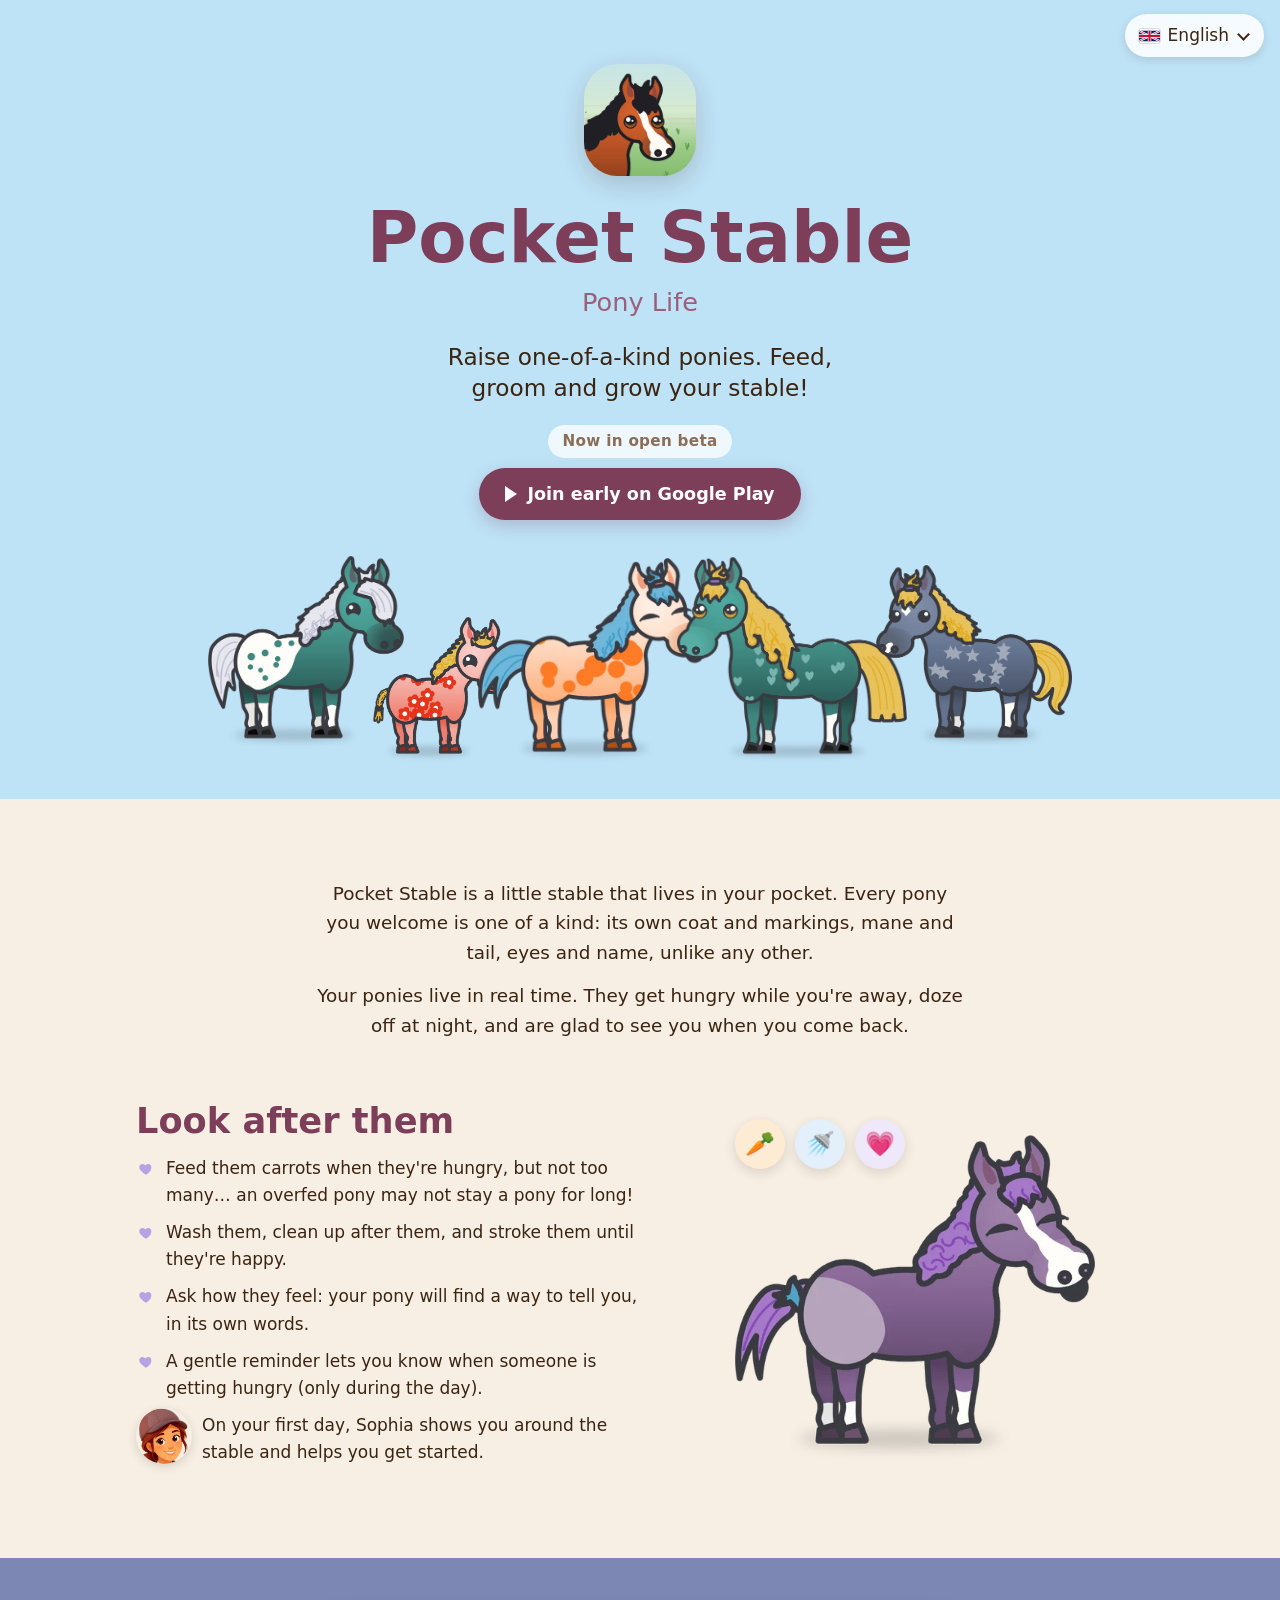
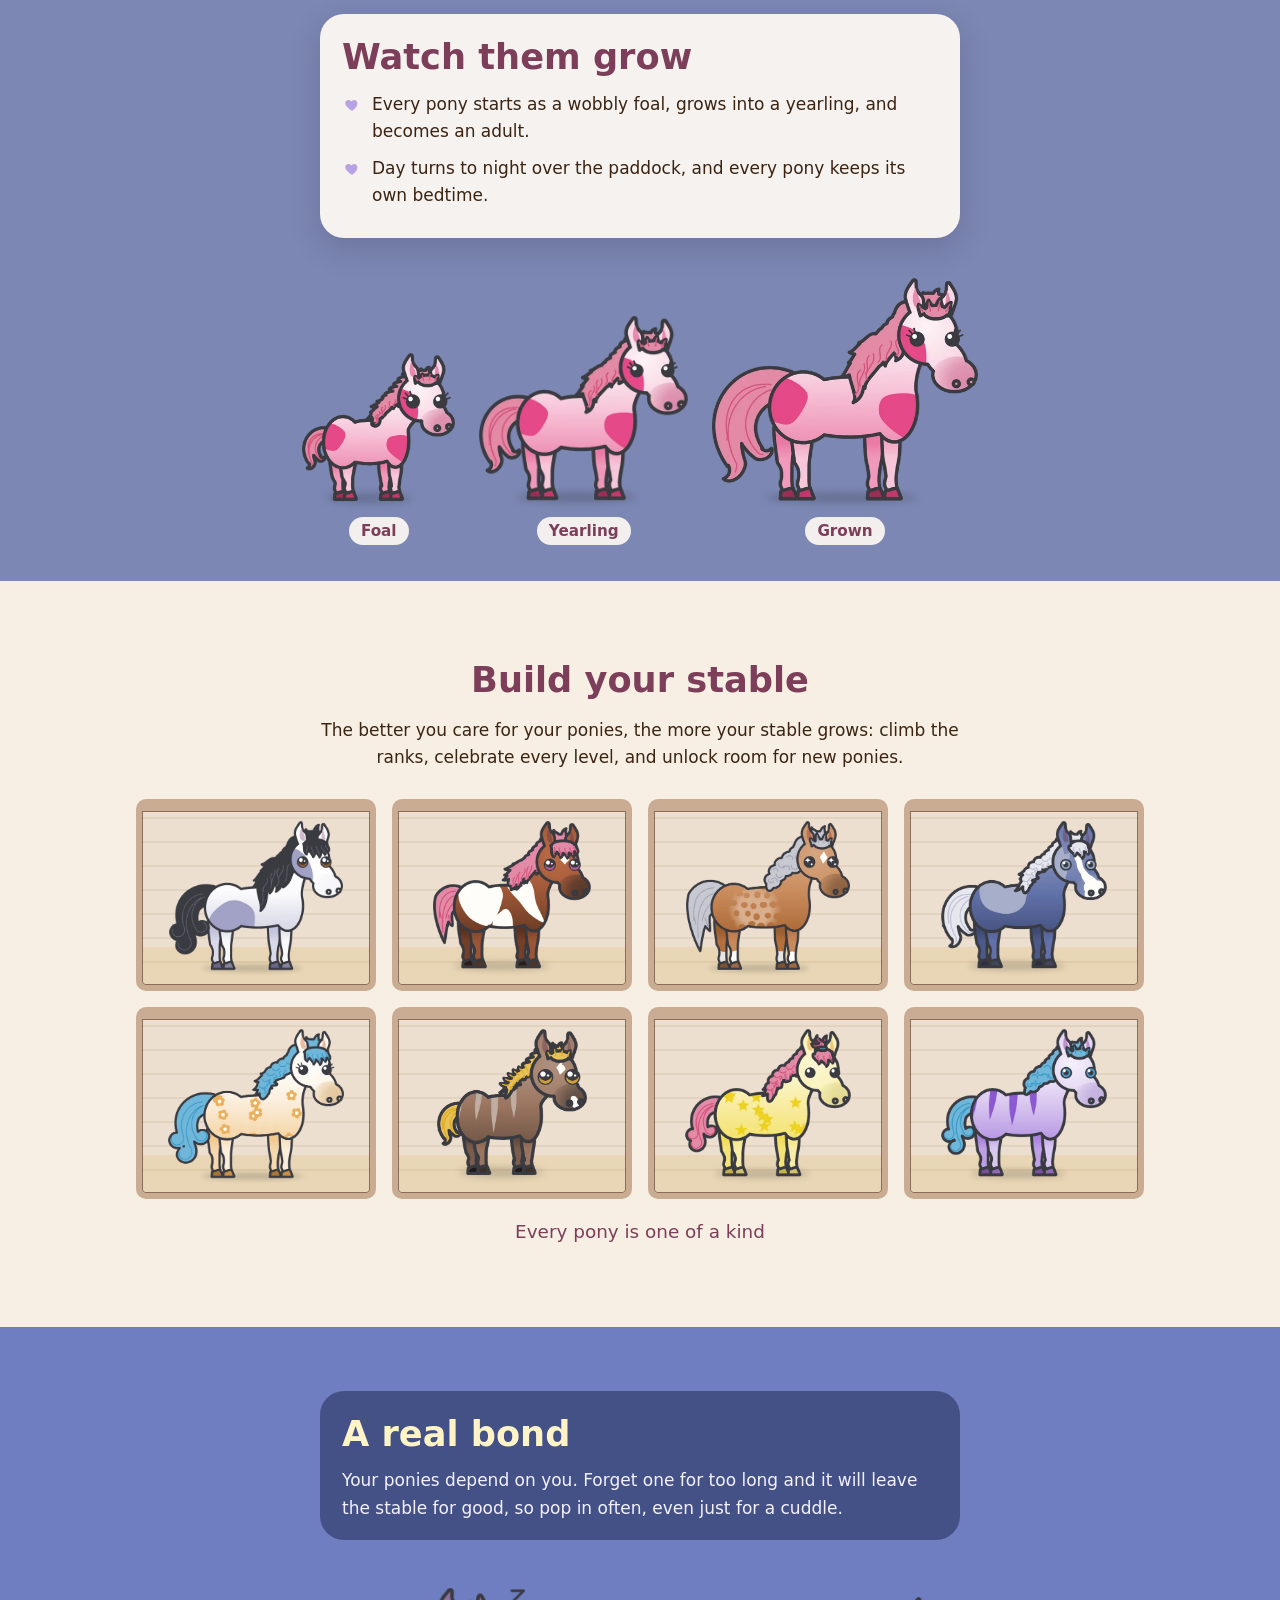
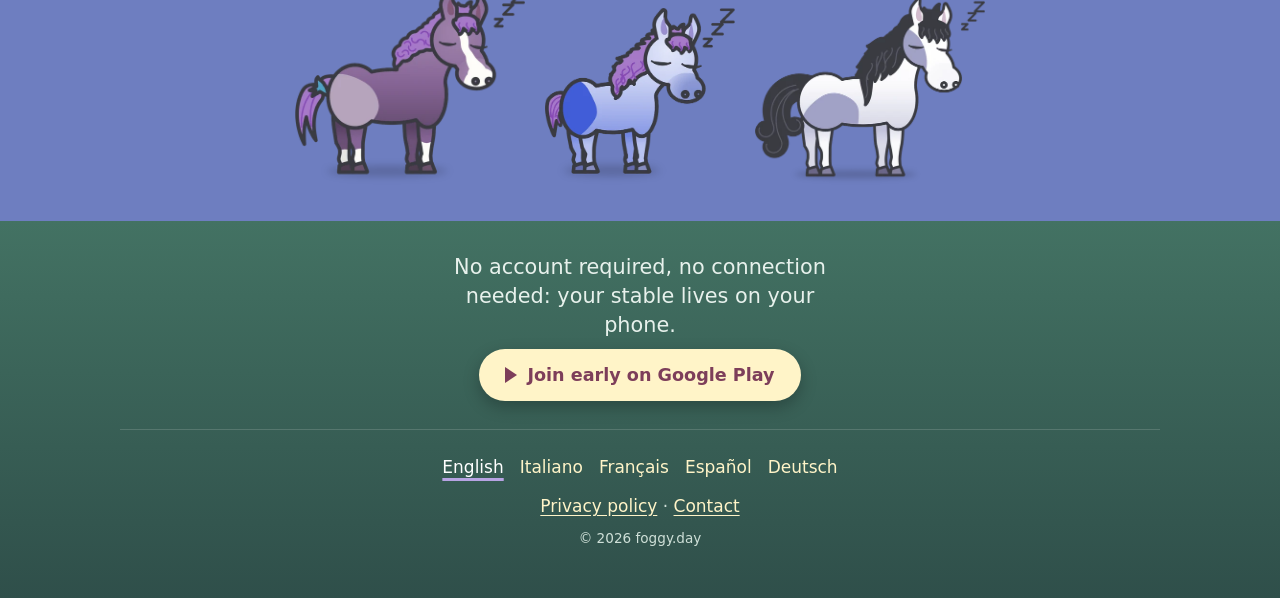
==== docs/index.html @ c8fc8efb "Update to beta Signed-off-by: foggy.day <bot@foggy.day>" ====
<!doctype html>
<html lang="en">
<head>
  <meta charset="utf-8">
  <meta name="viewport" content="width=device-width, initial-scale=1">
  <title>Pocket Stable: Pony Life</title>
  <meta name="description" content="Raise one-of-a-kind ponies. Feed, groom and grow your stable!">
  <meta name="theme-color" content="#BEE2F6">
  <link rel="canonical" href="https://pocketstable.foggy.day/">
  <link rel="alternate" hreflang="en" href="https://pocketstable.foggy.day/">
  <link rel="alternate" hreflang="it" href="https://pocketstable.foggy.day/it/">
  <link rel="alternate" hreflang="fr" href="https://pocketstable.foggy.day/fr/">
  <link rel="alternate" hreflang="es" href="https://pocketstable.foggy.day/es/">
  <link rel="alternate" hreflang="de" href="https://pocketstable.foggy.day/de/">
  <link rel="alternate" hreflang="x-default" href="https://pocketstable.foggy.day/">
  <link rel="icon" href="favicon.png" type="image/png">
  <link rel="apple-touch-icon" href="apple-touch-icon.png">
  <link rel="preload" href="fonts/Fredoka.woff2" as="font" type="font/woff2" crossorigin>
  <link rel="stylesheet" href="style.css">
</head>
<body class="home">
  <header class="scene day hero">
    <details class="lang-menu">
      <summary aria-label="Language"><svg class="flag" viewBox="0 0 60 30" width="21" height="14" aria-hidden="true"><rect width="60" height="30" fill="#012169"/><path d="M0,0 L60,30 M60,0 L0,30" stroke="#fff" stroke-width="6"/><path d="M0,0 L60,30 M60,0 L0,30" stroke="#C8102E" stroke-width="2"/><path d="M30,0 v30 M0,15 h60" stroke="#fff" stroke-width="10"/><path d="M30,0 v30 M0,15 h60" stroke="#C8102E" stroke-width="6"/></svg><span class="name">English</span></summary>
      <ul><li><span class="current" aria-current="true" lang="en"><svg class="flag" viewBox="0 0 60 30" width="21" height="14" aria-hidden="true"><rect width="60" height="30" fill="#012169"/><path d="M0,0 L60,30 M60,0 L0,30" stroke="#fff" stroke-width="6"/><path d="M0,0 L60,30 M60,0 L0,30" stroke="#C8102E" stroke-width="2"/><path d="M30,0 v30 M0,15 h60" stroke="#fff" stroke-width="10"/><path d="M30,0 v30 M0,15 h60" stroke="#C8102E" stroke-width="6"/></svg><span>English</span></span></li><li><a href="it/" hreflang="it" lang="it"><svg class="flag" viewBox="0 0 3 2" width="21" height="14" aria-hidden="true"><rect width="1" height="2" fill="#009246"/><rect x="1" width="1" height="2" fill="#fff"/><rect x="2" width="1" height="2" fill="#CE2B37"/></svg><span>Italiano</span></a></li><li><a href="fr/" hreflang="fr" lang="fr"><svg class="flag" viewBox="0 0 3 2" width="21" height="14" aria-hidden="true"><rect width="1" height="2" fill="#0055A4"/><rect x="1" width="1" height="2" fill="#fff"/><rect x="2" width="1" height="2" fill="#EF4135"/></svg><span>Français</span></a></li><li><a href="es/" hreflang="es" lang="es"><svg class="flag" viewBox="0 0 3 2" width="21" height="14" aria-hidden="true"><rect width="3" height="2" fill="#AA151B"/><rect y="0.5" width="3" height="1" fill="#F1BF00"/></svg><span>Español</span></a></li><li><a href="de/" hreflang="de" lang="de"><svg class="flag" viewBox="0 0 5 3" width="21" height="14" aria-hidden="true"><rect width="5" height="1" fill="#000"/><rect y="1" width="5" height="1" fill="#DD0000"/><rect y="2" width="5" height="1" fill="#FFCE00"/></svg><span>Deutsch</span></a></li></ul>
    </details>
    <div class="wrap hero-text">
      <img class="icon" src="img/icon.png" width="112" height="112" alt="">
      <h1>Pocket Stable</h1>
      <p class="sub">Pony Life</p>
      <p class="tagline">Raise one-of-a-kind ponies. Feed, groom and grow your stable!</p>
      <p class="beta"><span class="beta-tag">Now in open beta</span><a class="cta" href="https://play.google.com/store/apps/details?id=day.foggy.mylovelypony">Join early on Google Play</a></p>
    </div>
    <div class="herd" aria-hidden="true">
      <img class="pony h1" src="img/pony/yearling-1096.webp" alt="" loading="lazy" decoding="async"><img class="pony h2" src="img/pony/foal-536.webp" alt="" loading="lazy" decoding="async"><img class="pony h3" src="img/pony/yearling-21-happy.webp" alt="" loading="lazy" decoding="async"><img class="pony h4 flip" src="img/pony/adult-678.webp" alt="" loading="lazy" decoding="async"><img class="pony h5 flip" src="img/pony/yearling-9.webp" alt="" loading="lazy" decoding="async">
    </div>
  </header>

  <main>
    <section class="paper intro">
      <div class="wrap narrow">
        <p>Pocket Stable is a little stable that lives in your pocket. Every pony you welcome is one of a kind: its own coat and markings, mane and tail, eyes and name, unlike any other.</p><p>Your ponies live in real time. They get hungry while you&#x27;re away, doze off at night, and are glad to see you when you come back.</p>
      </div>
    </section>

    <section class="paper care">
      <div class="wrap split">
        <div>
          <h2>Look after them</h2>
          <ul><li>Feed them carrots when they&#x27;re hungry, but not too many… an overfed pony may not stay a pony for long!</li><li>Wash them, clean up after them, and stroke them until they&#x27;re happy.</li><li>Ask how they feel: your pony will find a way to tell you, in its own words.</li><li>A gentle reminder lets you know when someone is getting hungry (only during the day).</li><li class="sophia"><img src="img/sophia.webp" width="56" height="56" alt="">On your first day, Sophia shows you around the stable and helps you get started.</li></ul>
        </div>
        <figure class="care-art" aria-hidden="true">
          <div class="bubbles"><span class="bubble">🥕</span><span class="bubble b2">🚿</span><span class="bubble b3">💗</span></div>
          <img class="pony care-pony" src="img/pony/yearling-557-happy.webp" alt="" loading="lazy" decoding="async">
        </figure>
      </div>
    </section>

    <section class="scene sunset grow">
      <div class="wrap card">
        <h2>Watch them grow</h2>
        <ul><li>Every pony starts as a wobbly foal, grows into a yearling, and becomes an adult.</li><li>Day turns to night over the paddock, and every pony keeps its own bedtime.</li></ul>
      </div>
      <ol class="herd growth">
        <li class="g1"><img class="pony " src="img/pony/foal-498.webp" alt="" loading="lazy" decoding="async"><span>Foal</span></li>
        <li class="g2"><img class="pony " src="img/pony/yearling-498.webp" alt="" loading="lazy" decoding="async"><span>Yearling</span></li>
        <li class="g3"><img class="pony " src="img/pony/adult-498.webp" alt="" loading="lazy" decoding="async"><span>Grown</span></li>
      </ol>
    </section>

    <section class="paper stable">
      <div class="wrap narrow">
        <h2>Build your stable</h2>
        <p>The better you care for your ponies, the more your stable grows: climb the ranks, celebrate every level, and unlock room for new ponies.</p>
      </div>
      <ul class="boxes wrap" aria-label="Every pony is one of a kind">
        <li class="box"><img class="pony " src="img/pony/adult-1129.webp" alt="" loading="lazy" decoding="async"></li><li class="box"><img class="pony " src="img/pony/yearling-238.webp" alt="" loading="lazy" decoding="async"></li><li class="box"><img class="pony " src="img/pony/adult-613.webp" alt="" loading="lazy" decoding="async"></li><li class="box"><img class="pony " src="img/pony/yearling-1959.webp" alt="" loading="lazy" decoding="async"></li><li class="box"><img class="pony " src="img/pony/adult-707.webp" alt="" loading="lazy" decoding="async"></li><li class="box"><img class="pony " src="img/pony/foal-1751.webp" alt="" loading="lazy" decoding="async"></li><li class="box"><img class="pony " src="img/pony/yearling-750.webp" alt="" loading="lazy" decoding="async"></li><li class="box"><img class="pony " src="img/pony/yearling-49.webp" alt="" loading="lazy" decoding="async"></li>
      </ul>
      <p class="caption">Every pony is one of a kind</p>
    </section>

    <section class="scene night bond">
      <div class="wrap card dark">
        <h2>A real bond</h2>
        <p>Your ponies depend on you. Forget one for too long and it will leave the stable for good, so pop in often, even just for a cuddle.</p>
      </div>
      <div class="herd" aria-hidden="true">
        <img class="pony s1" src="img/pony/yearling-557-sleep.webp" alt="" loading="lazy" decoding="async"><img class="pony s2" src="img/pony/foal-936-sleep.webp" alt="" loading="lazy" decoding="async"><img class="pony s3" src="img/pony/adult-1129-sleep.webp" alt="" loading="lazy" decoding="async">
      </div>
    </section>
  </main>

  <div class="night-tail">
    <p class="closing">No account required, no connection needed: your stable lives on your phone.</p>
    <p class="beta night-cta"><a class="cta" href="https://play.google.com/store/apps/details?id=day.foggy.mylovelypony">Join early on Google Play</a></p>
  <footer class="site-footer">
    <nav class="langs" aria-label="Language"><span aria-current="true">English</span> <a href="it/" hreflang="it" lang="it">Italiano</a> <a href="fr/" hreflang="fr" lang="fr">Français</a> <a href="es/" hreflang="es" lang="es">Español</a> <a href="de/" hreflang="de" lang="de">Deutsch</a></nav>
    <p><a href="privacy.html">Privacy policy</a> · <a href="mailto:info@foggy.day">Contact</a></p>
    <p class="small">© 2026 foggy.day</p>
  </footer>
  </div>
</body>
</html>
---- docs/style.css ----
/* Pocket Stable, option B: a day in the paddock. The art is the app's own:
   PonyPainter's ponies and PaddockPainter's day, sunset and night, rendered
   large. Paper sections use the stall palette's warm wall and planks. */
@font-face {
  font-family: "Fredoka";
  src: url("fonts/Fredoka.woff2") format("woff2");
  font-weight: 300 700;
  font-display: swap;
}

:root {
  color-scheme: light;
  --paper: #f7efe4;          /* StallPalette.light.wall */
  --paper-deep: #ecdfd0;     /* planks */
  --post: #c9ac92;
  --edge: #8a6e58;
  --ink: #3b2412;            /* stall ink */
  --ink-soft: #6e5644;
  --plum: #7d3e5a;
  --lavender: #b7a3e3;
  --day-sky: #bee2f6;
  --sunset-sky: #7c87b3;
  --night-sky: #6e7ec0;
  --night-ground: #437263;
  --night-deep: #2f4f4a;
}

* { box-sizing: border-box; }
html { -webkit-text-size-adjust: 100%; }

body {
  margin: 0;
  background: var(--paper);
  color: var(--ink);
  font: 17px/1.6 system-ui, -apple-system, "Segoe UI", Roboto, sans-serif;
  overflow-x: hidden;
}
body.home { background: var(--night-deep); }
.paper { background: var(--paper); }

h1, h2, .sub, .tagline, .soon, .closing, .langs, .caption, .growth span {
  font-family: "Fredoka", system-ui, sans-serif;
}
h1, h2 { color: var(--plum); font-weight: 600; line-height: 1.1; margin: 0; }
h2 { font-size: clamp(1.6rem, 5vw, 2.2rem); margin-bottom: 14px; }
a { color: var(--plum); text-underline-offset: 3px; }

.wrap { max-width: 1040px; margin: 0 auto; padding: 0 16px; }
.narrow { max-width: 680px; }

ul { margin: 0; padding: 0; list-style: none; }
.card li, .care li { position: relative; padding-left: 30px; margin: 10px 0; }
.card li::before, .care li::before {
  content: "";
  position: absolute;
  left: 2px;
  top: 0.35em;
  width: 16px;
  height: 16px;
  background: center / contain no-repeat url("data:image/svg+xml,%3Csvg xmlns='http://www.w3.org/2000/svg' viewBox='0 0 24 24'%3E%3Cpath fill='%23b7a3e3' d='M12 21s-7.5-4.6-9.6-9.2C.9 8.4 3 4.5 6.7 4.5c2.1 0 3.6 1.2 4.3 2.6.7-1.4 2.2-2.6 4.3-2.6 3.7 0 5.8 3.9 4.3 7.3C19.5 16.4 12 21 12 21z'/%3E%3C/svg%3E");
}

/* Sophia's line: her face in place of the heart. */
.care li.sophia { padding-left: 66px; min-height: 56px; }
.care li.sophia::before { display: none; }
.care li.sophia img {
  position: absolute;
  left: 0;
  top: -4px;
  width: 56px;
  height: 56px;
  border-radius: 50%;
  box-shadow: 0 3px 10px rgba(59, 36, 18, 0.15);
}

/* ---------- Scenes: the paddock art sits on the bottom edge, and a flat
   colour matching its top continues the sky above it. ---------- */
.scene {
  position: relative;
  background-repeat: no-repeat;
  background-position: center bottom;
  background-size: max(100%, 960px) auto;
}
.scene.day    { background-color: var(--day-sky);    background-image: url("img/paddock/day.webp"); }
.scene.sunset { background-color: var(--sunset-sky); background-image: url("img/paddock/sunset.webp"); }
.scene.night  { background-color: var(--night-sky);  background-image: url("img/paddock/night.webp"); }

.herd {
  position: relative;
  display: flex;
  justify-content: center;
  align-items: flex-end;
  gap: 0;
  margin: 0 auto;
  padding: 0 8px 36px;
  max-width: 1040px;
}
.pony { display: block; height: auto; }
.flip { transform: scaleX(-1); }

/* Hero */
.hero { padding-top: 40px; text-align: center; }
.icon {
  width: 112px;
  height: 112px;
  border-radius: 30%;
  background: var(--lavender);
  box-shadow: 0 8px 24px rgba(59, 36, 18, 0.18);
}
.hero h1 { font-size: clamp(2.6rem, 10vw, 4.4rem); margin-top: 16px; }
.sub { margin: 4px 0 0; font-size: clamp(1.2rem, 4vw, 1.6rem); font-weight: 500; color: #9c5f7b; }
.tagline {
  margin: 18px auto 0;
  max-width: 30ch;
  font-size: clamp(1.2rem, 3.6vw, 1.45rem);
  font-weight: 500;
  line-height: 1.35;
  color: var(--ink);
}
.beta {
  display: flex;
  flex-direction: column;
  align-items: center;
  gap: 10px;
  margin: 22px 0 0;
}
.beta-tag {
  padding: 4px 14px;
  border-radius: 999px;
  background: rgba(255, 255, 255, 0.75);
  color: var(--edge);
  font-size: 0.95rem;
  font-weight: 600;
  letter-spacing: 0.02em;
}
.cta {
  display: inline-flex;
  align-items: center;
  gap: 10px;
  padding: 12px 26px;
  border-radius: 999px;
  background: var(--plum);
  color: #fff;
  font-size: 1.1rem;
  font-weight: 600;
  text-decoration: none;
  box-shadow: 0 6px 16px rgba(125, 62, 90, 0.25);
}
.cta::before {
  content: "";
  width: 0;
  height: 0;
  border-left: 12px solid currentColor;
  border-top: 8px solid transparent;
  border-bottom: 8px solid transparent;
}
.cta:hover, .cta:focus-visible { background: #6a3049; }
.night-tail .cta { background: #fff4c8; color: var(--plum); box-shadow: 0 6px 16px rgba(0, 0, 0, 0.25); }
.night-tail .cta:hover, .night-tail .cta:focus-visible { background: #fff; }
.night-cta { margin: 0 0 28px; }

/* The language picker: a <details>, so it opens without JavaScript. */
.lang-menu {
  position: absolute;
  top: 14px;
  right: 16px;
  z-index: 5;
  font-family: "Fredoka", system-ui, sans-serif;
  font-weight: 500;
  text-align: left;
}
.doc { position: relative; }
.doc .lang-menu { top: 26px; }
.lang-menu summary {
  display: flex;
  align-items: center;
  gap: 8px;
  padding: 8px 14px;
  border-radius: 999px;
  background: rgba(255, 255, 255, 0.85);
  color: var(--ink);
  box-shadow: 0 3px 10px rgba(59, 36, 18, 0.12);
  cursor: pointer;
  list-style: none;
}
.lang-menu summary::-webkit-details-marker { display: none; }
.lang-menu summary::after {
  content: "";
  width: 7px;
  height: 7px;
  margin: -3px 2px 0 2px;
  border-right: 2px solid currentColor;
  border-bottom: 2px solid currentColor;
  transform: rotate(45deg);
}
.lang-menu[open] summary::after { transform: rotate(225deg); margin-top: 3px; }
.lang-menu ul {
  position: absolute;
  right: 0;
  margin-top: 6px;
  padding: 6px;
  min-width: 170px;
  border-radius: 16px;
  background: #fff;
  box-shadow: 0 8px 24px rgba(59, 36, 18, 0.18);
}
.lang-menu li a, .lang-menu .current {
  display: flex;
  align-items: center;
  gap: 10px;
  padding: 8px 12px;
  border-radius: 10px;
  color: var(--ink);
  text-decoration: none;
}
.lang-menu li a:hover, .lang-menu li a:focus-visible { background: var(--paper); }
.lang-menu .current { background: var(--paper-deep); }
.flag { flex: none; border-radius: 3px; box-shadow: 0 0 0 1px rgba(0, 0, 0, 0.12); }
@media (max-width: 520px) {
  .lang-menu summary .name { display: none; }
  .cta { padding: 11px 18px; font-size: 0.98rem; gap: 8px; }
}
.hero .herd { margin-top: 36px; }
.hero .herd { padding-left: 0; padding-right: 0; }
.hero .pony { width: 22%; max-width: 230px; margin: 0 -1.5%; }
.hero .h2 { width: 14%; max-width: 136px; }
.hero .h1, .hero .h5 { width: 20%; max-width: 196px; margin-bottom: 14px; }

/* Paper sections */
.paper { padding: 56px 0; }
.intro { font-size: 1.15rem; text-align: center; padding-bottom: 24px; }
.intro p { margin: 0 0 14px; }

.care { padding-top: 24px; }
.split { display: grid; gap: 24px; align-items: center; }
.care-art { position: relative; width: min(84%, 360px); margin: 0 auto; padding-top: 16px; }
.care-pony { width: 100%; }
/* The three care actions, in the app's button order, on the empty sky at
   the pony's upper left: over the background, never over the pony. */
.bubbles { position: absolute; top: 0; left: 0; display: flex; gap: 10px; }
.bubble {
  display: grid;
  place-items: center;
  width: 50px;
  height: 50px;
  border-radius: 50%;
  background: #fdebd3;
  box-shadow: 0 4px 12px rgba(59, 36, 18, 0.14);
  font-size: 24px;
  line-height: 1;
}
.b2 { background: #e3f0fb; }
.b3 { background: #efe8fb; }

/* Growth: the three ages to scale, on the sunset grass */
.card {
  background: rgba(255, 251, 246, 0.92);
  border-radius: 24px;
  padding: 24px 22px 18px;
  box-shadow: 0 10px 30px rgba(40, 30, 60, 0.18);
  max-width: 640px;
}
.grow { padding-top: 56px; }
.grow .card { margin: 0 16px; }
.growth { list-style: none; gap: 3%; margin-top: 40px; }
.growth li { display: flex; flex-direction: column; align-items: center; justify-content: flex-end; }
.growth span {
  margin-top: 6px;
  padding: 2px 12px;
  border-radius: 999px;
  background: rgba(255, 251, 246, 0.9);
  color: var(--plum);
  font-weight: 600;
  font-size: 0.95rem;
}
.g1 { width: 19%; } .g2 { width: 26%; } .g3 { width: 33%; }
.growth { max-width: 820px; }
.growth .pony { width: 100%; }

/* Stable: every pony in its own box */
.stable { text-align: center; }
.boxes {
  display: grid;
  grid-template-columns: repeat(2, minmax(0, 1fr));
  gap: 12px;
  margin-top: 28px;
  padding: 0 16px;
  list-style: none;
}
.box {
  aspect-ratio: 5 / 4;
  display: flex;
  align-items: flex-end;
  justify-content: center;
  padding: 10px 10px 8px;
  border: 6px solid var(--post);
  border-top-width: 12px;
  border-radius: 10px;
  background:
    linear-gradient(transparent 78%, #d9b04a33 78%),
    repeating-linear-gradient(0deg, var(--paper-deep) 0 22px, #e2d2c0 22px 24px);
  box-shadow: inset 0 0 0 1px var(--edge);
  min-width: 0;
  overflow: hidden;
}
.box .pony { width: auto; max-width: 92%; max-height: 100%; object-fit: contain; }
.caption { margin: 18px 0 0; color: var(--plum); font-weight: 500; font-size: 1.15rem; }

/* Night: the bond, and the page ends under the stars */
.bond { padding-top: 64px; }
.card.dark { background: rgba(35, 45, 90, 0.55); color: #f3f1ff; box-shadow: none; margin: 0 16px; }
.card.dark h2 { color: #fff4c8; }
.card.dark p { margin: 0; }
.bond .herd { margin-top: 48px; }
.bond .pony { width: 31%; max-width: 230px; margin: 0 1%; }
.bond .s2 { width: 26%; max-width: 190px; }

.night-tail {
  background: linear-gradient(var(--night-ground), var(--night-deep));
  color: #e7f1ec;
  text-align: center;
  padding: 8px 16px 0;
}
.closing {
  max-width: 30ch;
  margin: 0 auto;
  padding: 24px 0 8px;
  font-size: 1.3rem;
  font-weight: 500;
  line-height: 1.4;
}

/* Footer: shared markup; light on the night ground, dark on paper */
.site-footer {
  max-width: 1040px;
  margin: 0 auto;
  padding: 24px 16px 40px;
  text-align: center;
  color: var(--ink-soft);
  border-top: 1px solid var(--paper-deep);
}
.site-footer p { margin: 8px 0; }
.langs { display: flex; flex-wrap: wrap; justify-content: center; gap: 6px 16px; font-weight: 500; margin-bottom: 12px; }
.langs a { text-decoration: none; }
.langs [aria-current] { text-decoration: underline; text-decoration-color: var(--lavender); text-decoration-thickness: 3px; text-underline-offset: 5px; }
.small { font-size: 0.85rem; }
.night-tail .site-footer { color: #cfe0d8; border-top-color: rgba(255, 255, 255, 0.15); }
.night-tail a { color: #fff4c8; }
.night-tail .langs [aria-current] { color: #fff; }

/* Privacy policy: a paper page */
.doc { max-width: 720px; margin: 0 auto; padding: 32px 16px 16px; }
.doc h1 { font-size: clamp(2rem, 7vw, 2.8rem); }
.doc h2 { font-size: 1.3rem; margin: 28px 0 4px; }
.doc p { margin: 0 0 12px; }
.back { font-size: 0.95rem; margin-bottom: 24px !important; }
.meta { color: var(--ink-soft); font-size: 0.95rem; margin-top: 8px !important; }
.summary {
  background: #fffaf3;
  border: 1px solid var(--paper-deep);
  border-left: 6px solid var(--lavender);
  border-radius: 16px;
  padding: 16px 20px 4px;
  margin: 24px 0 8px;
}
.summary h2 { margin-top: 0; }
.doc a { overflow-wrap: anywhere; }

@media (min-width: 760px) {
  .hero .pony { width: 25%; }
  .hero .h2 { width: 16%; }
  .hero .h1, .hero .h5 { width: 23%; }
  .hero { padding-top: 64px; }
  .split { grid-template-columns: 1.1fr 1fr; gap: 48px; }
  .grow .card, .card.dark { margin: 0 auto; }
  .boxes { grid-template-columns: repeat(4, minmax(0, 1fr)); gap: 16px; }
  .paper { padding: 80px 0; }
  .intro { padding-bottom: 24px; }
  .care { padding-top: 24px; }
}
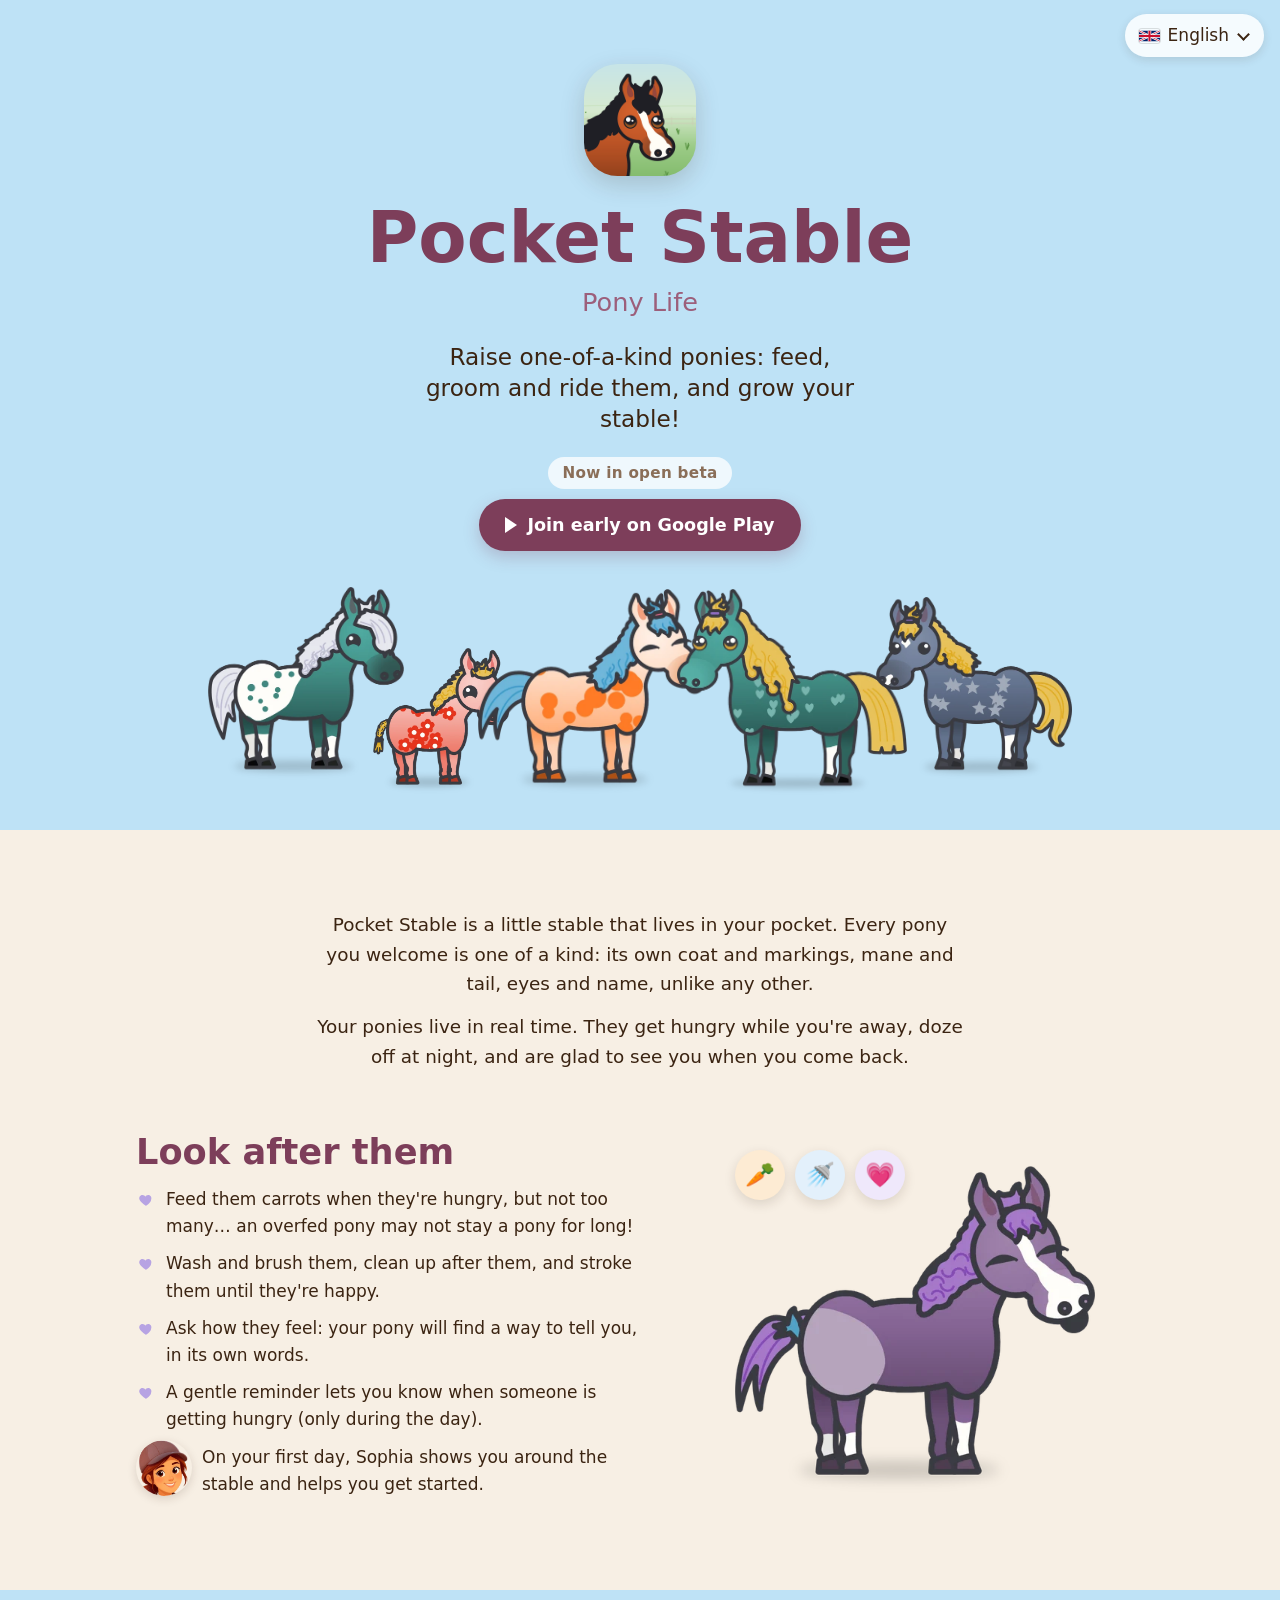
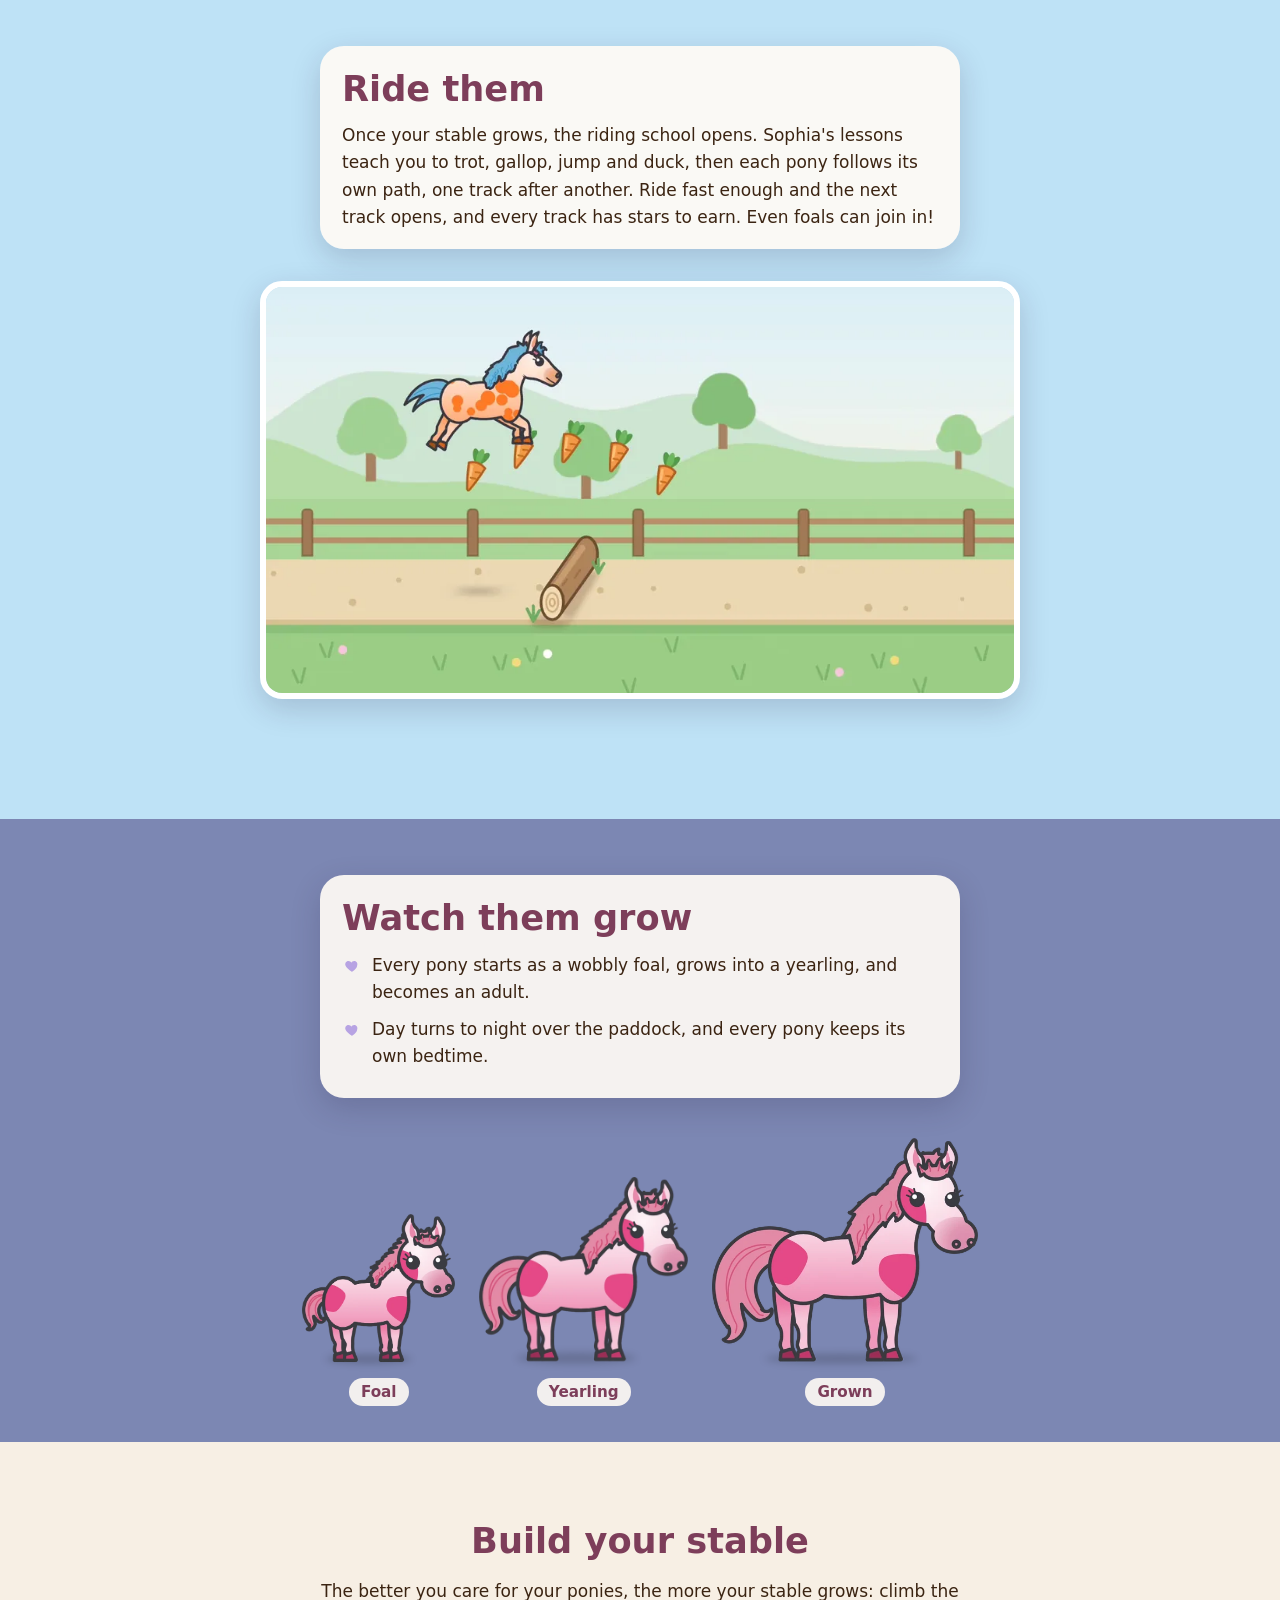
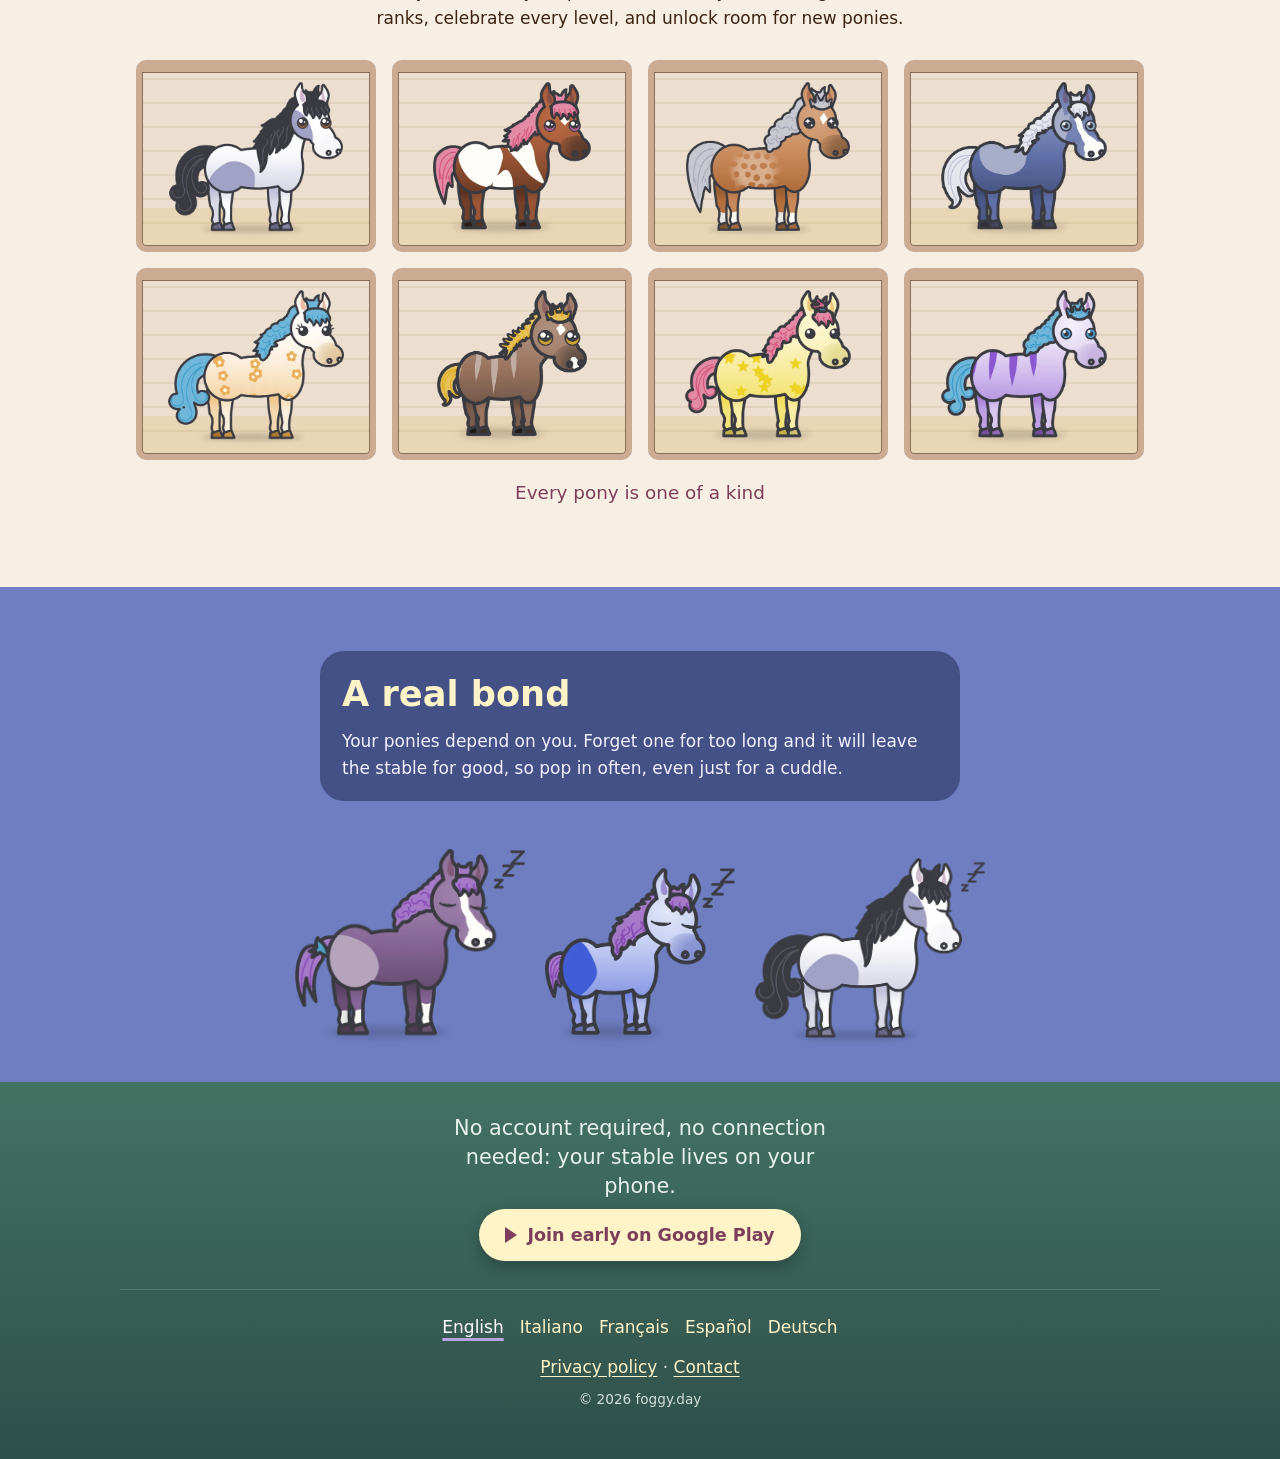
==== commit a56d6108: "update to v1.0.0 Signed-off-by: foggy.day <bot@foggy.day>" ====
--- a/docs/index.html
+++ b/docs/index.html
@@ -3,8 +3,27 @@
 <head>
   <meta charset="utf-8">
   <meta name="viewport" content="width=device-width, initial-scale=1">
+  <script>
+    // A visitor arriving from outside the site goes to their browser's language, when it is one
+    // of ours and comes before English. Coming from one of our own pages (the language menu)
+    // never redirects, so picking English sticks. Nothing is stored.
+    (function () {
+      try {
+        if (document.referrer && new URL(document.referrer).host === location.host) return;
+      } catch (e) {}
+      var langs = navigator.languages || [navigator.language || ''];
+      for (var i = 0; i < langs.length; i++) {
+        var code = String(langs[i]).toLowerCase().split('-')[0];
+        if (code === 'en') return;
+        if (['it', 'fr', 'es', 'de'].indexOf(code) !== -1) {
+          location.replace(code + '/');
+          return;
+        }
+      }
+    })();
+  </script>
   <title>Pocket Stable: Pony Life</title>
-  <meta name="description" content="Raise one-of-a-kind ponies. Feed, groom and grow your stable!">
+  <meta name="description" content="Raise one-of-a-kind ponies: feed, groom and ride them, and grow your stable!">
   <meta name="theme-color" content="#BEE2F6">
   <link rel="canonical" href="https://pocketstable.foggy.day/">
   <link rel="alternate" hreflang="en" href="https://pocketstable.foggy.day/">
@@ -28,7 +47,7 @@
       <img class="icon" src="img/icon.png" width="112" height="112" alt="">
       <h1>Pocket Stable</h1>
       <p class="sub">Pony Life</p>
-      <p class="tagline">Raise one-of-a-kind ponies. Feed, groom and grow your stable!</p>
+      <p class="tagline">Raise one-of-a-kind ponies: feed, groom and ride them, and grow your stable!</p>
       <p class="beta"><span class="beta-tag">Now in open beta</span><a class="cta" href="https://play.google.com/store/apps/details?id=day.foggy.mylovelypony">Join early on Google Play</a></p>
     </div>
     <div class="herd" aria-hidden="true">
@@ -47,7 +66,7 @@
       <div class="wrap split">
         <div>
           <h2>Look after them</h2>
-          <ul><li>Feed them carrots when they&#x27;re hungry, but not too many… an overfed pony may not stay a pony for long!</li><li>Wash them, clean up after them, and stroke them until they&#x27;re happy.</li><li>Ask how they feel: your pony will find a way to tell you, in its own words.</li><li>A gentle reminder lets you know when someone is getting hungry (only during the day).</li><li class="sophia"><img src="img/sophia.webp" width="56" height="56" alt="">On your first day, Sophia shows you around the stable and helps you get started.</li></ul>
+          <ul><li>Feed them carrots when they&#x27;re hungry, but not too many… an overfed pony may not stay a pony for long!</li><li>Wash and brush them, clean up after them, and stroke them until they&#x27;re happy.</li><li>Ask how they feel: your pony will find a way to tell you, in its own words.</li><li>A gentle reminder lets you know when someone is getting hungry (only during the day).</li><li class="sophia"><img src="img/sophia.webp" width="56" height="56" alt="">On your first day, Sophia shows you around the stable and helps you get started.</li></ul>
         </div>
         <figure class="care-art" aria-hidden="true">
           <div class="bubbles"><span class="bubble">🥕</span><span class="bubble b2">🚿</span><span class="bubble b3">💗</span></div>
@@ -56,6 +75,13 @@
       </div>
     </section>
 
+    <section class="scene day ride">
+      <div class="wrap card">
+        <h2>Ride them</h2>
+        <p>Once your stable grows, the riding school opens. Sophia&#x27;s lessons teach you to trot, gallop, jump and duck, then each pony follows its own path, one track after another. Ride fast enough and the next track opens, and every track has stars to earn. Even foals can join in!</p>
+      </div>
+      <img class="ride-shot" src="img/ride.webp" width="960" height="521" alt="A pony jumping a log at the riding school, with a trail of carrots" loading="lazy" decoding="async">
+    </section>
     <section class="scene sunset grow">
       <div class="wrap card">
         <h2>Watch them grow</h2>
--- a/docs/style.css
+++ b/docs/style.css
@@ -252,6 +252,21 @@
 .b2 { background: #e3f0fb; }
 .b3 { background: #efe8fb; }
 
+/* Riding school: a ride from the game, on the day grass */
+.ride { padding: 56px 0 120px; }
+.ride .card { margin: 0 16px; }
+.ride .card p { margin: 0; }
+.ride-shot {
+  display: block;
+  width: calc(100% - 32px);
+  max-width: 760px;
+  height: auto;
+  margin: 32px auto 0;
+  border: 6px solid #fff;
+  border-radius: 22px;
+  box-shadow: 0 10px 30px rgba(40, 30, 60, 0.18);
+}
+
 /* Growth: the three ages to scale, on the sunset grass */
 .card {
   background: rgba(255, 251, 246, 0.92);
@@ -372,7 +387,7 @@
   .hero .h1, .hero .h5 { width: 23%; }
   .hero { padding-top: 64px; }
   .split { grid-template-columns: 1.1fr 1fr; gap: 48px; }
-  .grow .card, .card.dark { margin: 0 auto; }
+  .grow .card, .ride .card, .card.dark { margin: 0 auto; }
   .boxes { grid-template-columns: repeat(4, minmax(0, 1fr)); gap: 16px; }
   .paper { padding: 80px 0; }
   .intro { padding-bottom: 24px; }
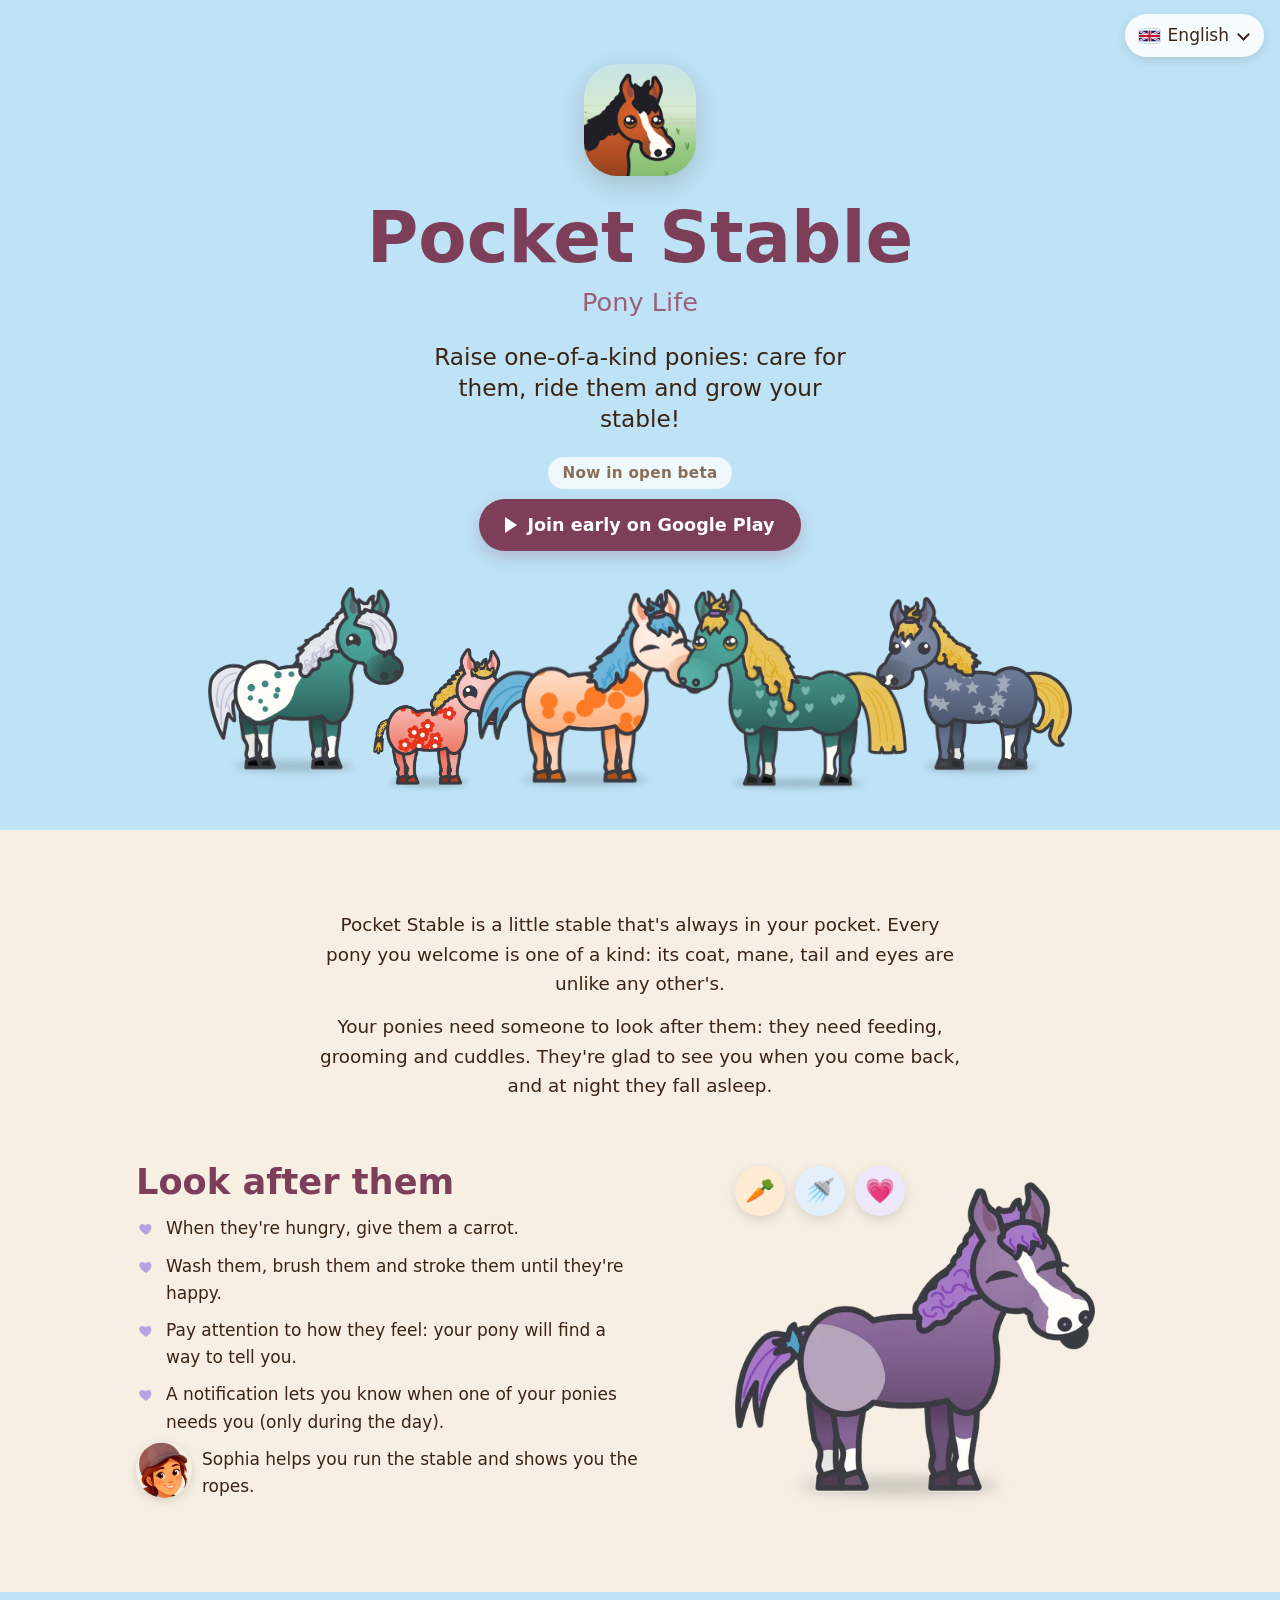
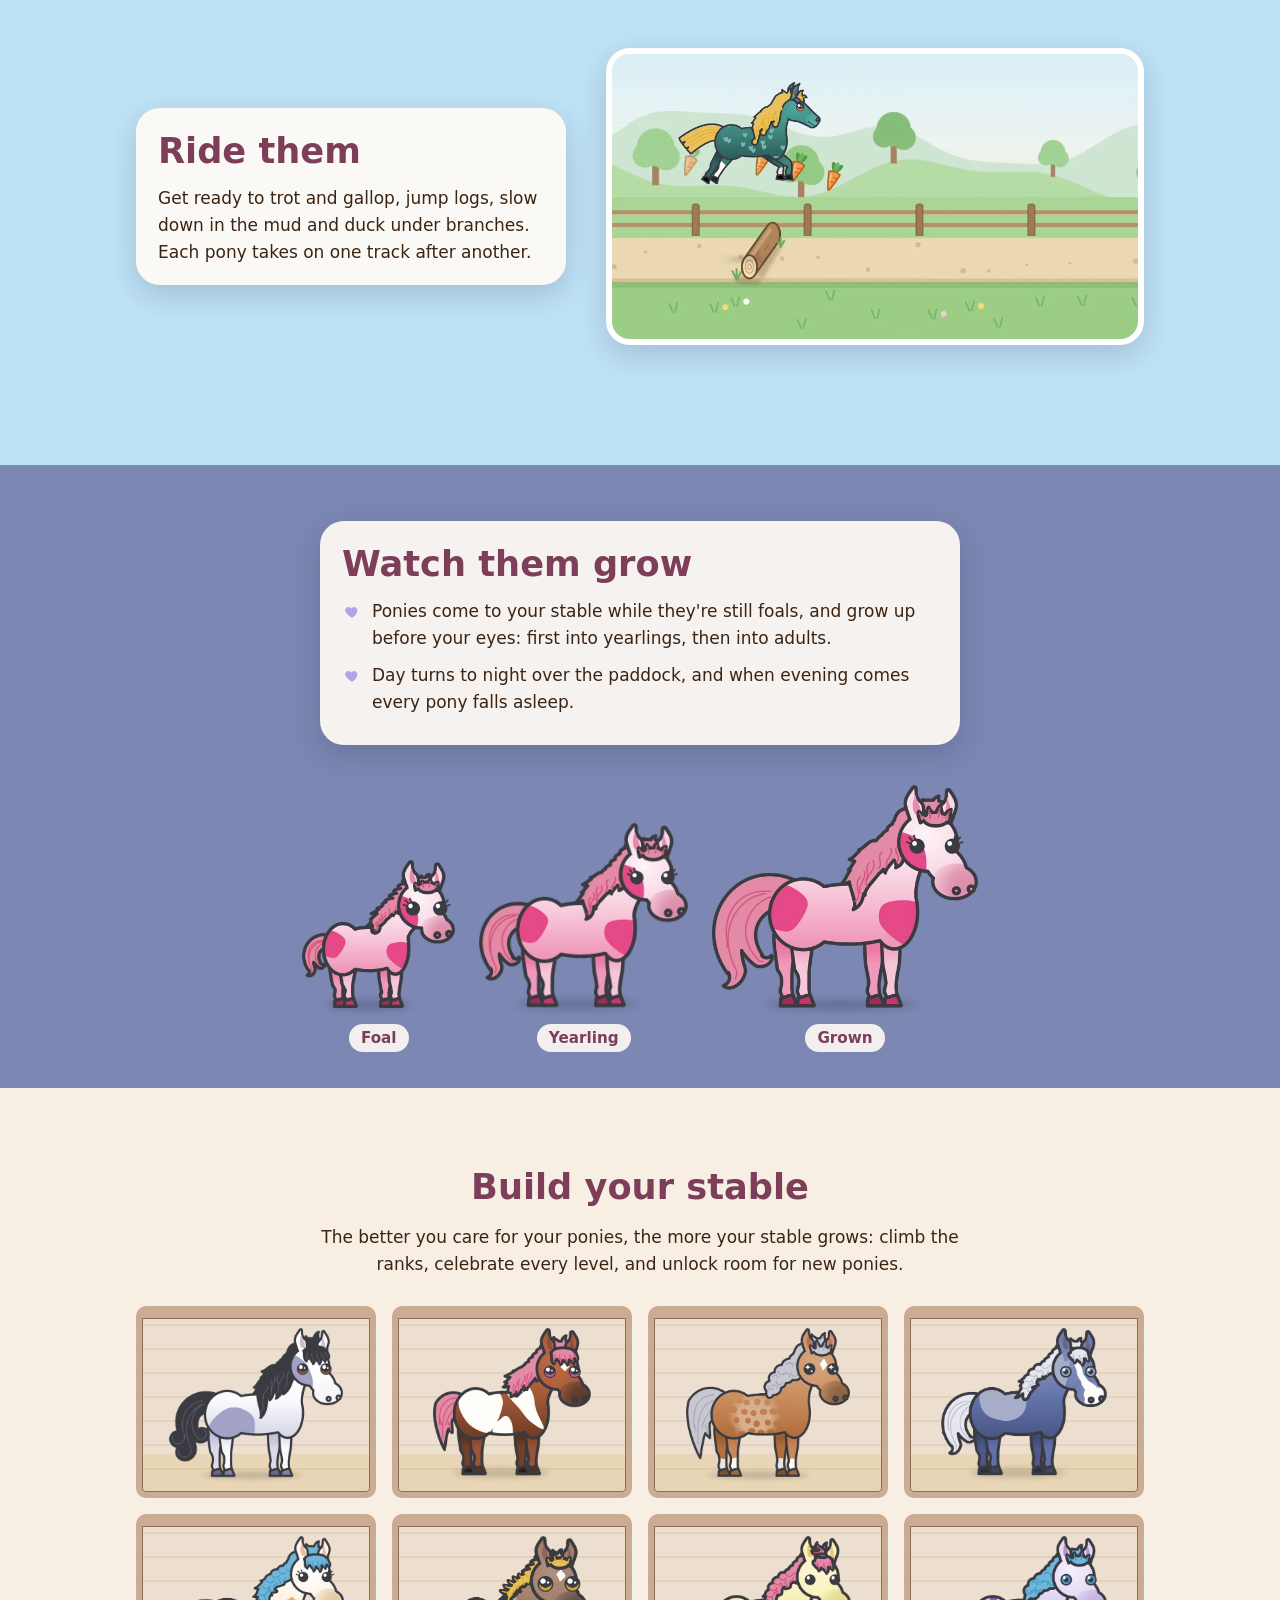
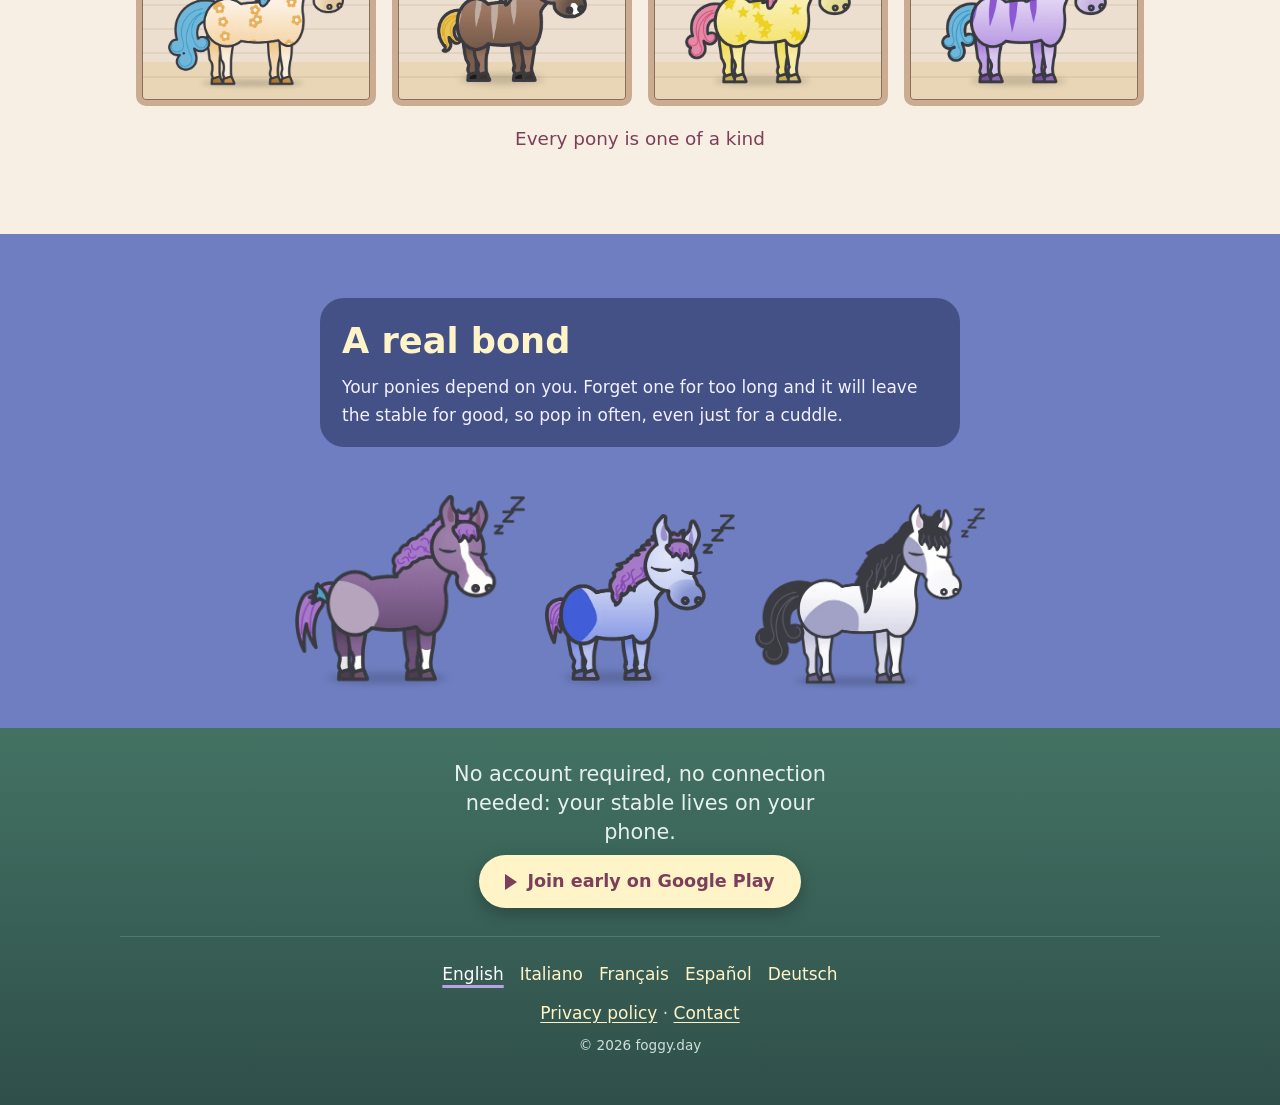
==== commit e00b14d8: "update to v1.0.1 Signed-off-by: foggy.day <bot@foggy.day>" ====
--- a/docs/index.html
+++ b/docs/index.html
@@ -23,7 +23,7 @@
     })();
   </script>
   <title>Pocket Stable: Pony Life</title>
-  <meta name="description" content="Raise one-of-a-kind ponies: feed, groom and ride them, and grow your stable!">
+  <meta name="description" content="Raise one-of-a-kind ponies: care for them, ride them and grow your stable!">
   <meta name="theme-color" content="#BEE2F6">
   <link rel="canonical" href="https://pocketstable.foggy.day/">
   <link rel="alternate" hreflang="en" href="https://pocketstable.foggy.day/">
@@ -47,7 +47,7 @@
       <img class="icon" src="img/icon.png" width="112" height="112" alt="">
       <h1>Pocket Stable</h1>
       <p class="sub">Pony Life</p>
-      <p class="tagline">Raise one-of-a-kind ponies: feed, groom and ride them, and grow your stable!</p>
+      <p class="tagline">Raise one-of-a-kind ponies: care for them, ride them and grow your stable!</p>
       <p class="beta"><span class="beta-tag">Now in open beta</span><a class="cta" href="https://play.google.com/store/apps/details?id=day.foggy.mylovelypony">Join early on Google Play</a></p>
     </div>
     <div class="herd" aria-hidden="true">
@@ -58,7 +58,7 @@
   <main>
     <section class="paper intro">
       <div class="wrap narrow">
-        <p>Pocket Stable is a little stable that lives in your pocket. Every pony you welcome is one of a kind: its own coat and markings, mane and tail, eyes and name, unlike any other.</p><p>Your ponies live in real time. They get hungry while you&#x27;re away, doze off at night, and are glad to see you when you come back.</p>
+        <p>Pocket Stable is a little stable that&#x27;s always in your pocket. Every pony you welcome is one of a kind: its coat, mane, tail and eyes are unlike any other&#x27;s.</p><p>Your ponies need someone to look after them: they need feeding, grooming and cuddles. They&#x27;re glad to see you when you come back, and at night they fall asleep.</p>
       </div>
     </section>
 
@@ -66,7 +66,7 @@
       <div class="wrap split">
         <div>
           <h2>Look after them</h2>
-          <ul><li>Feed them carrots when they&#x27;re hungry, but not too many… an overfed pony may not stay a pony for long!</li><li>Wash and brush them, clean up after them, and stroke them until they&#x27;re happy.</li><li>Ask how they feel: your pony will find a way to tell you, in its own words.</li><li>A gentle reminder lets you know when someone is getting hungry (only during the day).</li><li class="sophia"><img src="img/sophia.webp" width="56" height="56" alt="">On your first day, Sophia shows you around the stable and helps you get started.</li></ul>
+          <ul><li>When they&#x27;re hungry, give them a carrot.</li><li>Wash them, brush them and stroke them until they&#x27;re happy.</li><li>Pay attention to how they feel: your pony will find a way to tell you.</li><li>A notification lets you know when one of your ponies needs you (only during the day).</li><li class="sophia"><img src="img/sophia.webp" width="56" height="56" alt="">Sophia helps you run the stable and shows you the ropes.</li></ul>
         </div>
         <figure class="care-art" aria-hidden="true">
           <div class="bubbles"><span class="bubble">🥕</span><span class="bubble b2">🚿</span><span class="bubble b3">💗</span></div>
@@ -76,16 +76,18 @@
     </section>
 
     <section class="scene day ride">
-      <div class="wrap card">
-        <h2>Ride them</h2>
-        <p>Once your stable grows, the riding school opens. Sophia&#x27;s lessons teach you to trot, gallop, jump and duck, then each pony follows its own path, one track after another. Ride fast enough and the next track opens, and every track has stars to earn. Even foals can join in!</p>
+      <div class="wrap ride-split">
+        <div class="card">
+          <h2>Ride them</h2>
+          <p>Get ready to trot and gallop, jump logs, slow down in the mud and duck under branches. Each pony takes on one track after another.</p>
+        </div>
+        <img class="ride-shot" src="img/ride.webp" width="960" height="521" alt="A pony jumping a log at the riding school, with a trail of carrots" loading="lazy" decoding="async">
       </div>
-      <img class="ride-shot" src="img/ride.webp" width="960" height="521" alt="A pony jumping a log at the riding school, with a trail of carrots" loading="lazy" decoding="async">
     </section>
     <section class="scene sunset grow">
       <div class="wrap card">
         <h2>Watch them grow</h2>
-        <ul><li>Every pony starts as a wobbly foal, grows into a yearling, and becomes an adult.</li><li>Day turns to night over the paddock, and every pony keeps its own bedtime.</li></ul>
+        <ul><li>Ponies come to your stable while they&#x27;re still foals, and grow up before your eyes: first into yearlings, then into adults.</li><li>Day turns to night over the paddock, and when evening comes every pony falls asleep.</li></ul>
       </div>
       <ol class="herd growth">
         <li class="g1"><img class="pony " src="img/pony/foal-498.webp" alt="" loading="lazy" decoding="async"><span>Foal</span></li>
--- a/docs/style.css
+++ b/docs/style.css
@@ -252,18 +252,19 @@
 .b2 { background: #e3f0fb; }
 .b3 { background: #efe8fb; }
 
-/* Riding school: a ride from the game, on the day grass */
+/* Riding school: a ride from the game, on the day grass. Stacked at the
+   card's width on phones; side by side, centred as one block, on wider screens. */
 .ride { padding: 56px 0 120px; }
-.ride .card { margin: 0 16px; }
+.ride-split { display: grid; gap: 24px; justify-items: center; align-items: center; }
+.ride .card { width: 100%; }
 .ride .card p { margin: 0; }
 .ride-shot {
   display: block;
-  width: calc(100% - 32px);
-  max-width: 760px;
+  width: 100%;
+  max-width: 640px;
   height: auto;
-  margin: 32px auto 0;
   border: 6px solid #fff;
-  border-radius: 22px;
+  border-radius: 24px;
   box-shadow: 0 10px 30px rgba(40, 30, 60, 0.18);
 }
 
@@ -387,7 +388,8 @@
   .hero .h1, .hero .h5 { width: 23%; }
   .hero { padding-top: 64px; }
   .split { grid-template-columns: 1.1fr 1fr; gap: 48px; }
-  .grow .card, .ride .card, .card.dark { margin: 0 auto; }
+  .grow .card, .card.dark { margin: 0 auto; }
+  .ride-split { grid-template-columns: 1fr 1.25fr; gap: 40px; }
   .boxes { grid-template-columns: repeat(4, minmax(0, 1fr)); gap: 16px; }
   .paper { padding: 80px 0; }
   .intro { padding-bottom: 24px; }
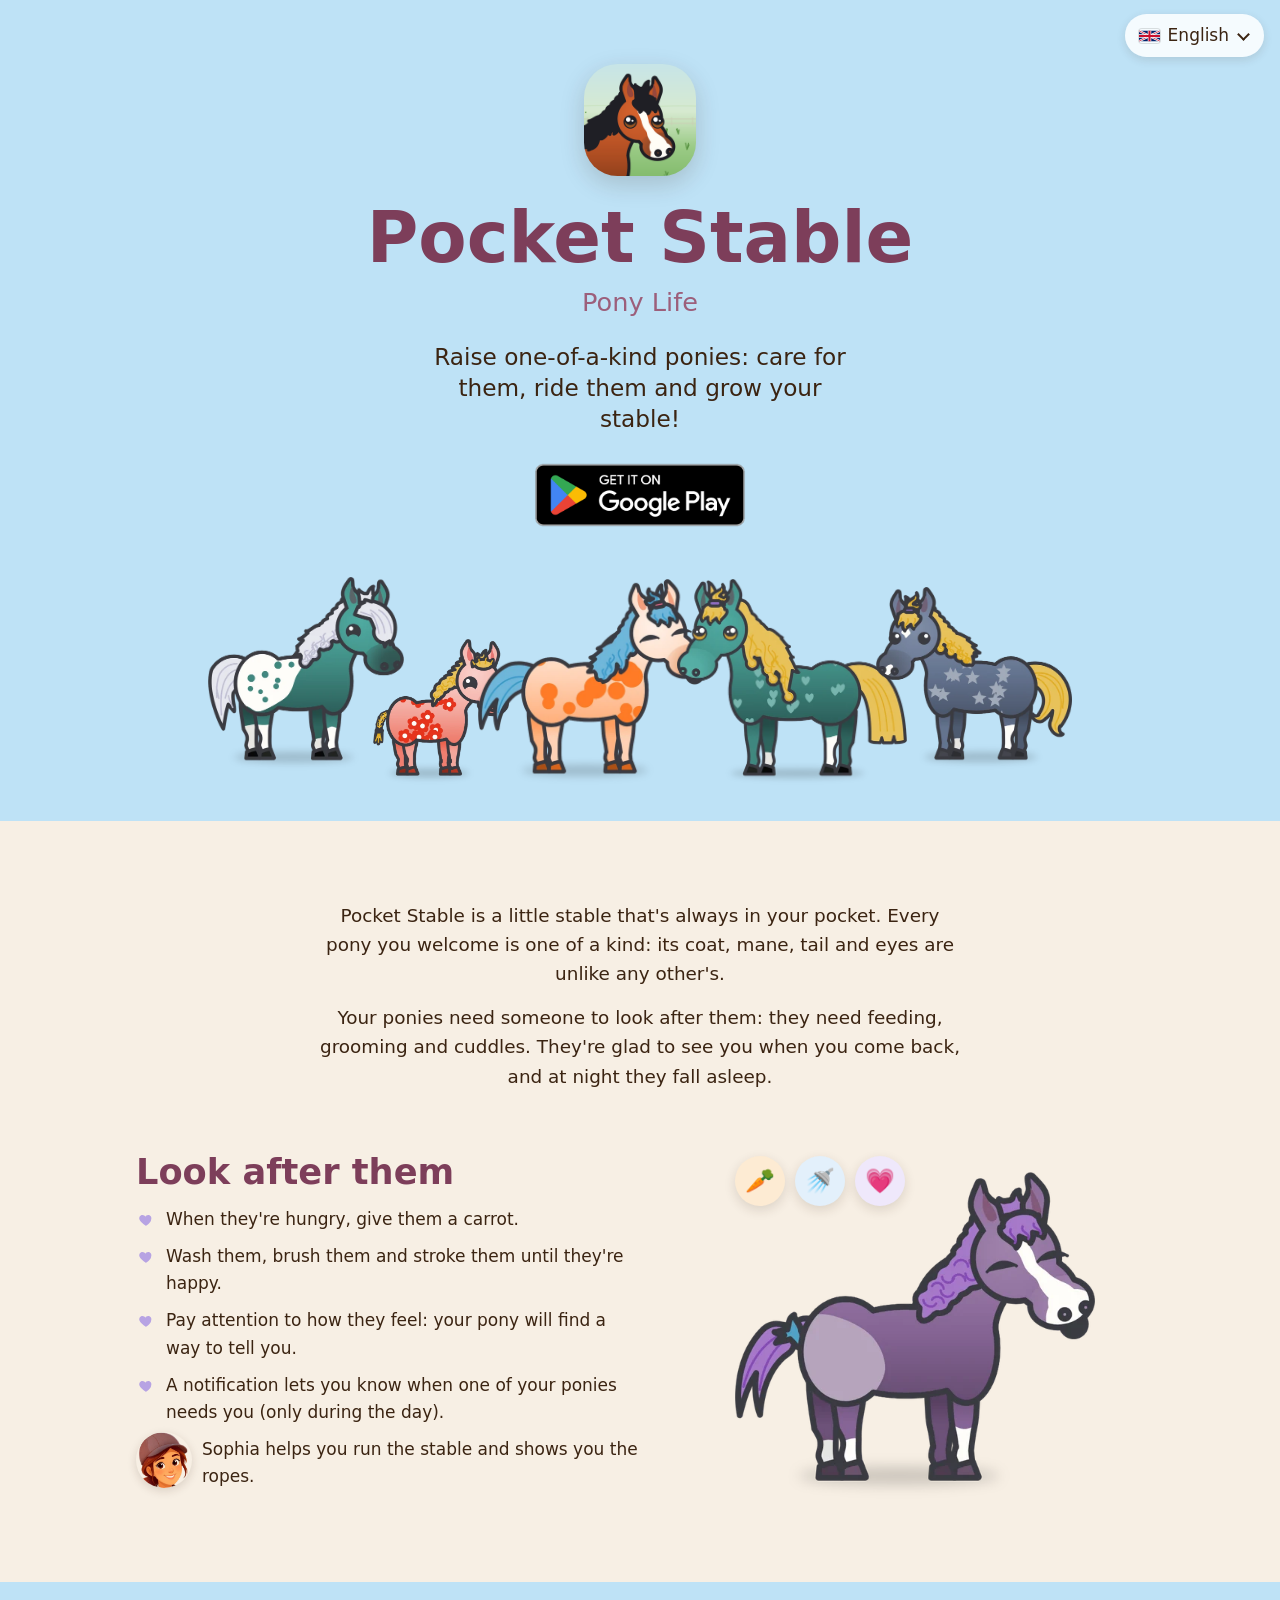
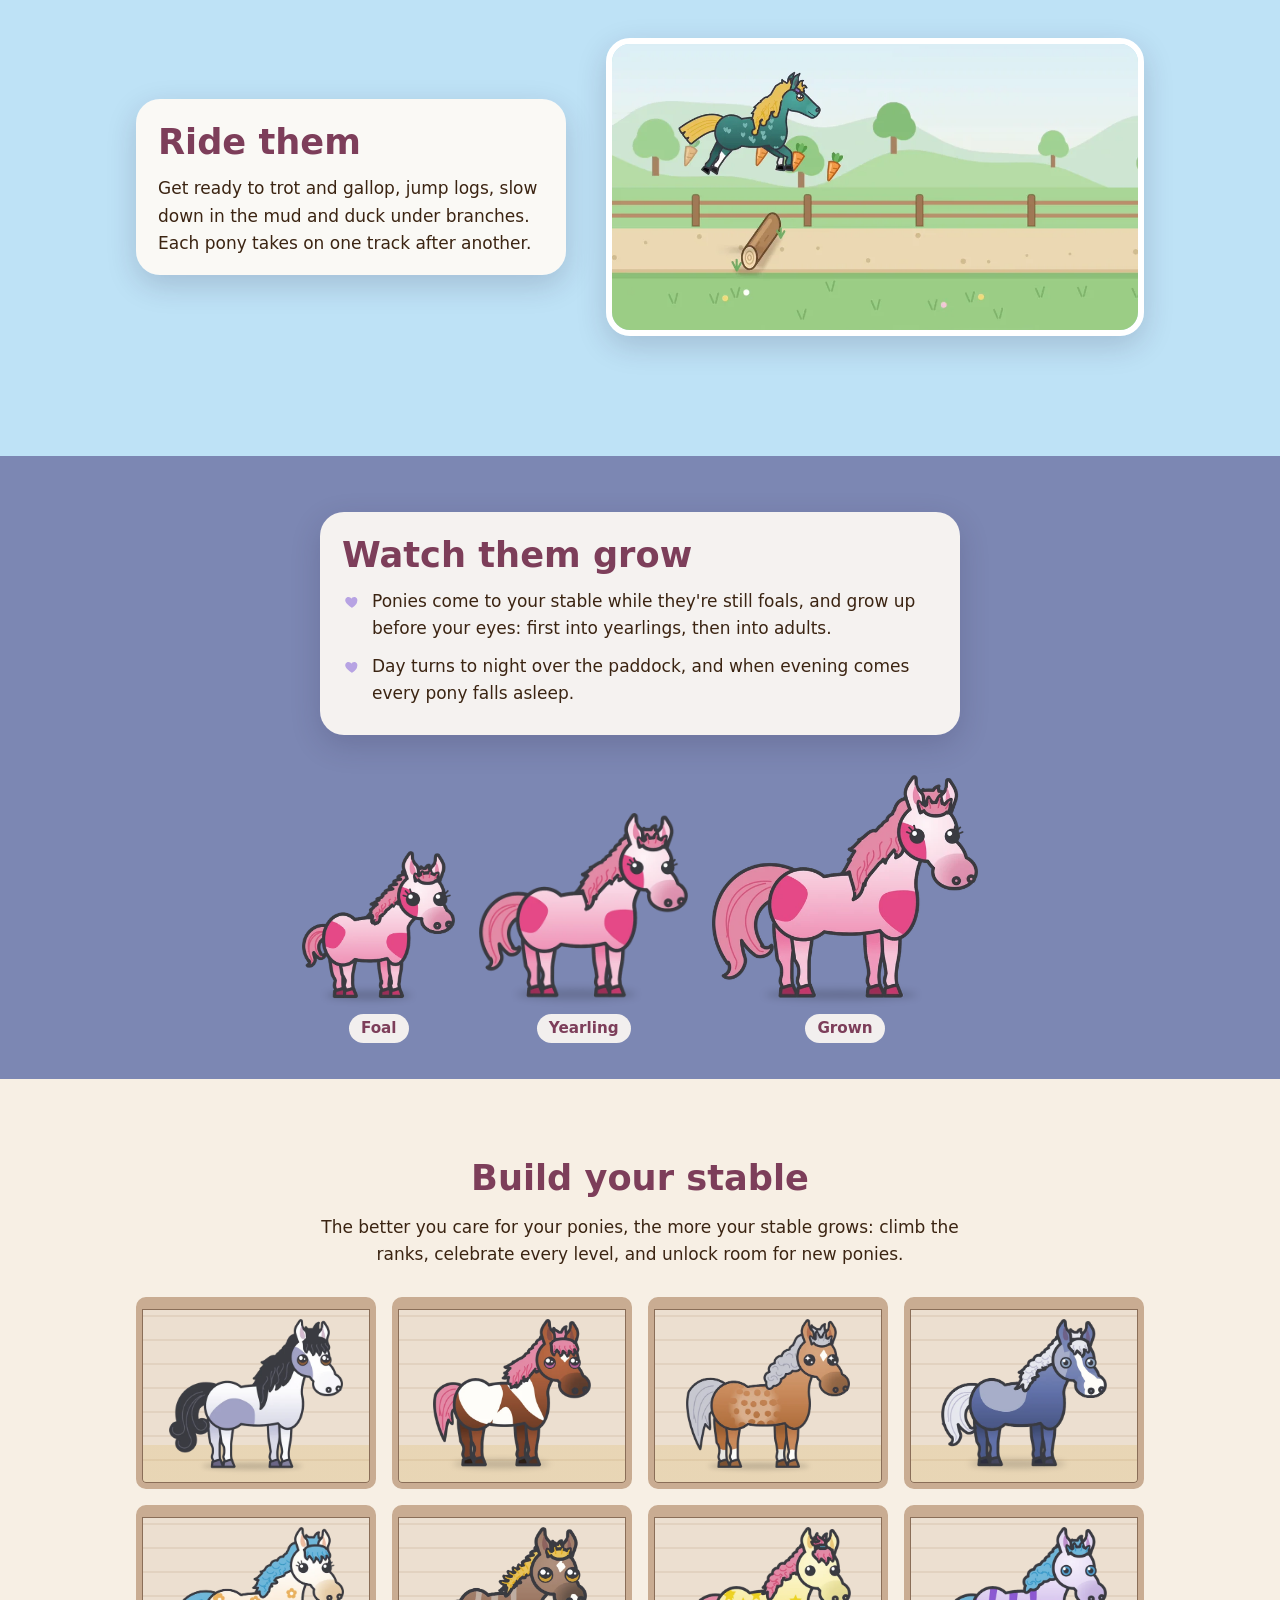
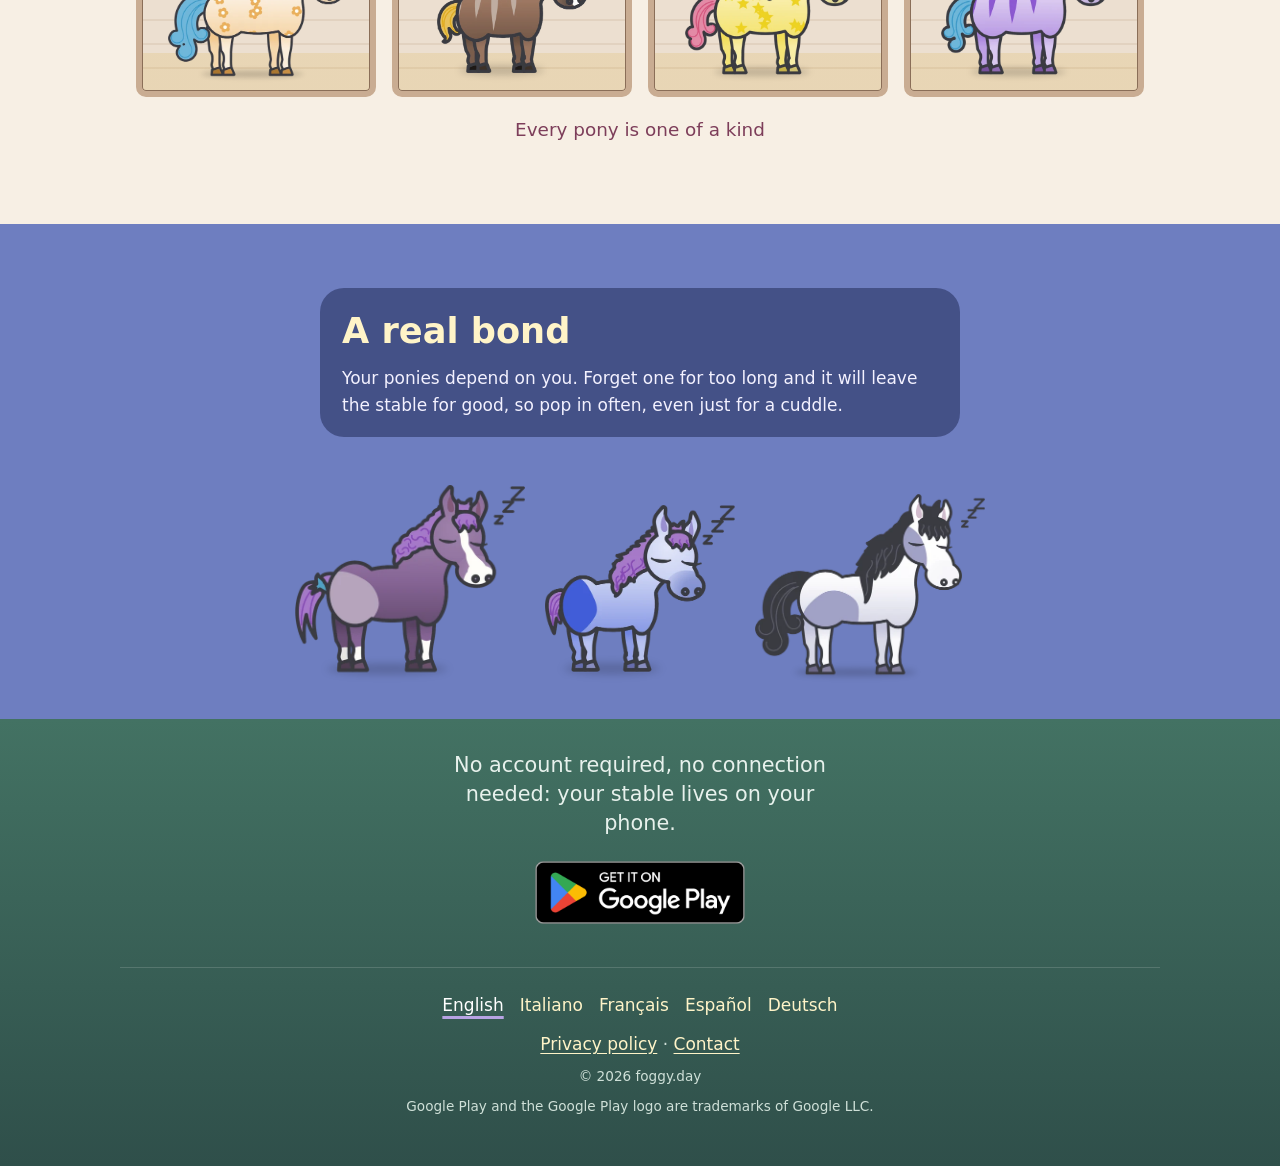
==== commit c94e9fc3: "upgrade to production Signed-off-by: foggy.day <bot@foggy.day>" ====
--- a/docs/index.html
+++ b/docs/index.html
@@ -48,7 +48,7 @@
       <h1>Pocket Stable</h1>
       <p class="sub">Pony Life</p>
       <p class="tagline">Raise one-of-a-kind ponies: care for them, ride them and grow your stable!</p>
-      <p class="beta"><span class="beta-tag">Now in open beta</span><a class="cta" href="https://play.google.com/store/apps/details?id=day.foggy.mylovelypony">Join early on Google Play</a></p>
+      <p class="play"><a class="play-badge" href="https://play.google.com/store/apps/details?id=day.foggy.mylovelypony"><img src="img/play/en.png" alt="Get it on Google Play" width="646" height="250"></a></p>
     </div>
     <div class="herd" aria-hidden="true">
       <img class="pony h1" src="img/pony/yearling-1096.webp" alt="" loading="lazy" decoding="async"><img class="pony h2" src="img/pony/foal-536.webp" alt="" loading="lazy" decoding="async"><img class="pony h3" src="img/pony/yearling-21-happy.webp" alt="" loading="lazy" decoding="async"><img class="pony h4 flip" src="img/pony/adult-678.webp" alt="" loading="lazy" decoding="async"><img class="pony h5 flip" src="img/pony/yearling-9.webp" alt="" loading="lazy" decoding="async">
@@ -120,11 +120,12 @@
 
   <div class="night-tail">
     <p class="closing">No account required, no connection needed: your stable lives on your phone.</p>
-    <p class="beta night-cta"><a class="cta" href="https://play.google.com/store/apps/details?id=day.foggy.mylovelypony">Join early on Google Play</a></p>
+    <p class="play night-cta"><a class="play-badge" href="https://play.google.com/store/apps/details?id=day.foggy.mylovelypony"><img src="img/play/en.png" alt="Get it on Google Play" width="646" height="250"></a></p>
   <footer class="site-footer">
     <nav class="langs" aria-label="Language"><span aria-current="true">English</span> <a href="it/" hreflang="it" lang="it">Italiano</a> <a href="fr/" hreflang="fr" lang="fr">Français</a> <a href="es/" hreflang="es" lang="es">Español</a> <a href="de/" hreflang="de" lang="de">Deutsch</a></nav>
     <p><a href="privacy.html">Privacy policy</a> · <a href="mailto:info@foggy.day">Contact</a></p>
     <p class="small">© 2026 foggy.day</p>
+    <p class="small">Google Play and the Google Play logo are trademarks of Google LLC.</p>
   </footer>
   </div>
 </body>
--- a/docs/style.css
+++ b/docs/style.css
@@ -117,46 +117,17 @@
   line-height: 1.35;
   color: var(--ink);
 }
-.beta {
+.play {
   display: flex;
   flex-direction: column;
   align-items: center;
-  gap: 10px;
-  margin: 22px 0 0;
-}
-.beta-tag {
-  padding: 4px 14px;
-  border-radius: 999px;
-  background: rgba(255, 255, 255, 0.75);
-  color: var(--edge);
-  font-size: 0.95rem;
-  font-weight: 600;
-  letter-spacing: 0.02em;
-}
-.cta {
-  display: inline-flex;
-  align-items: center;
-  gap: 10px;
-  padding: 12px 26px;
-  border-radius: 999px;
-  background: var(--plum);
-  color: #fff;
-  font-size: 1.1rem;
-  font-weight: 600;
-  text-decoration: none;
-  box-shadow: 0 6px 16px rgba(125, 62, 90, 0.25);
-}
-.cta::before {
-  content: "";
-  width: 0;
-  height: 0;
-  border-left: 12px solid currentColor;
-  border-top: 8px solid transparent;
-  border-bottom: 8px solid transparent;
-}
-.cta:hover, .cta:focus-visible { background: #6a3049; }
-.night-tail .cta { background: #fff4c8; color: var(--plum); box-shadow: 0 6px 16px rgba(0, 0, 0, 0.25); }
-.night-tail .cta:hover, .night-tail .cta:focus-visible { background: #fff; }
+  margin: 14px 0 0;
+}
+/* Google's badge, used as supplied: its PNG carries its own clear space. */
+.play-badge { display: inline-block; line-height: 0; border-radius: 10px; }
+.play-badge img { display: block; width: 240px; height: auto; }
+.play-badge:focus-visible { outline: 3px solid var(--plum); outline-offset: 2px; }
+.night-tail .play-badge:focus-visible { outline-color: #fff4c8; }
 .night-cta { margin: 0 0 28px; }
 
 /* The language picker: a <details>, so it opens without JavaScript. */
@@ -218,7 +189,7 @@
 .flag { flex: none; border-radius: 3px; box-shadow: 0 0 0 1px rgba(0, 0, 0, 0.12); }
 @media (max-width: 520px) {
   .lang-menu summary .name { display: none; }
-  .cta { padding: 11px 18px; font-size: 0.98rem; gap: 8px; }
+  .play-badge img { width: 210px; }
 }
 .hero .herd { margin-top: 36px; }
 .hero .herd { padding-left: 0; padding-right: 0; }
